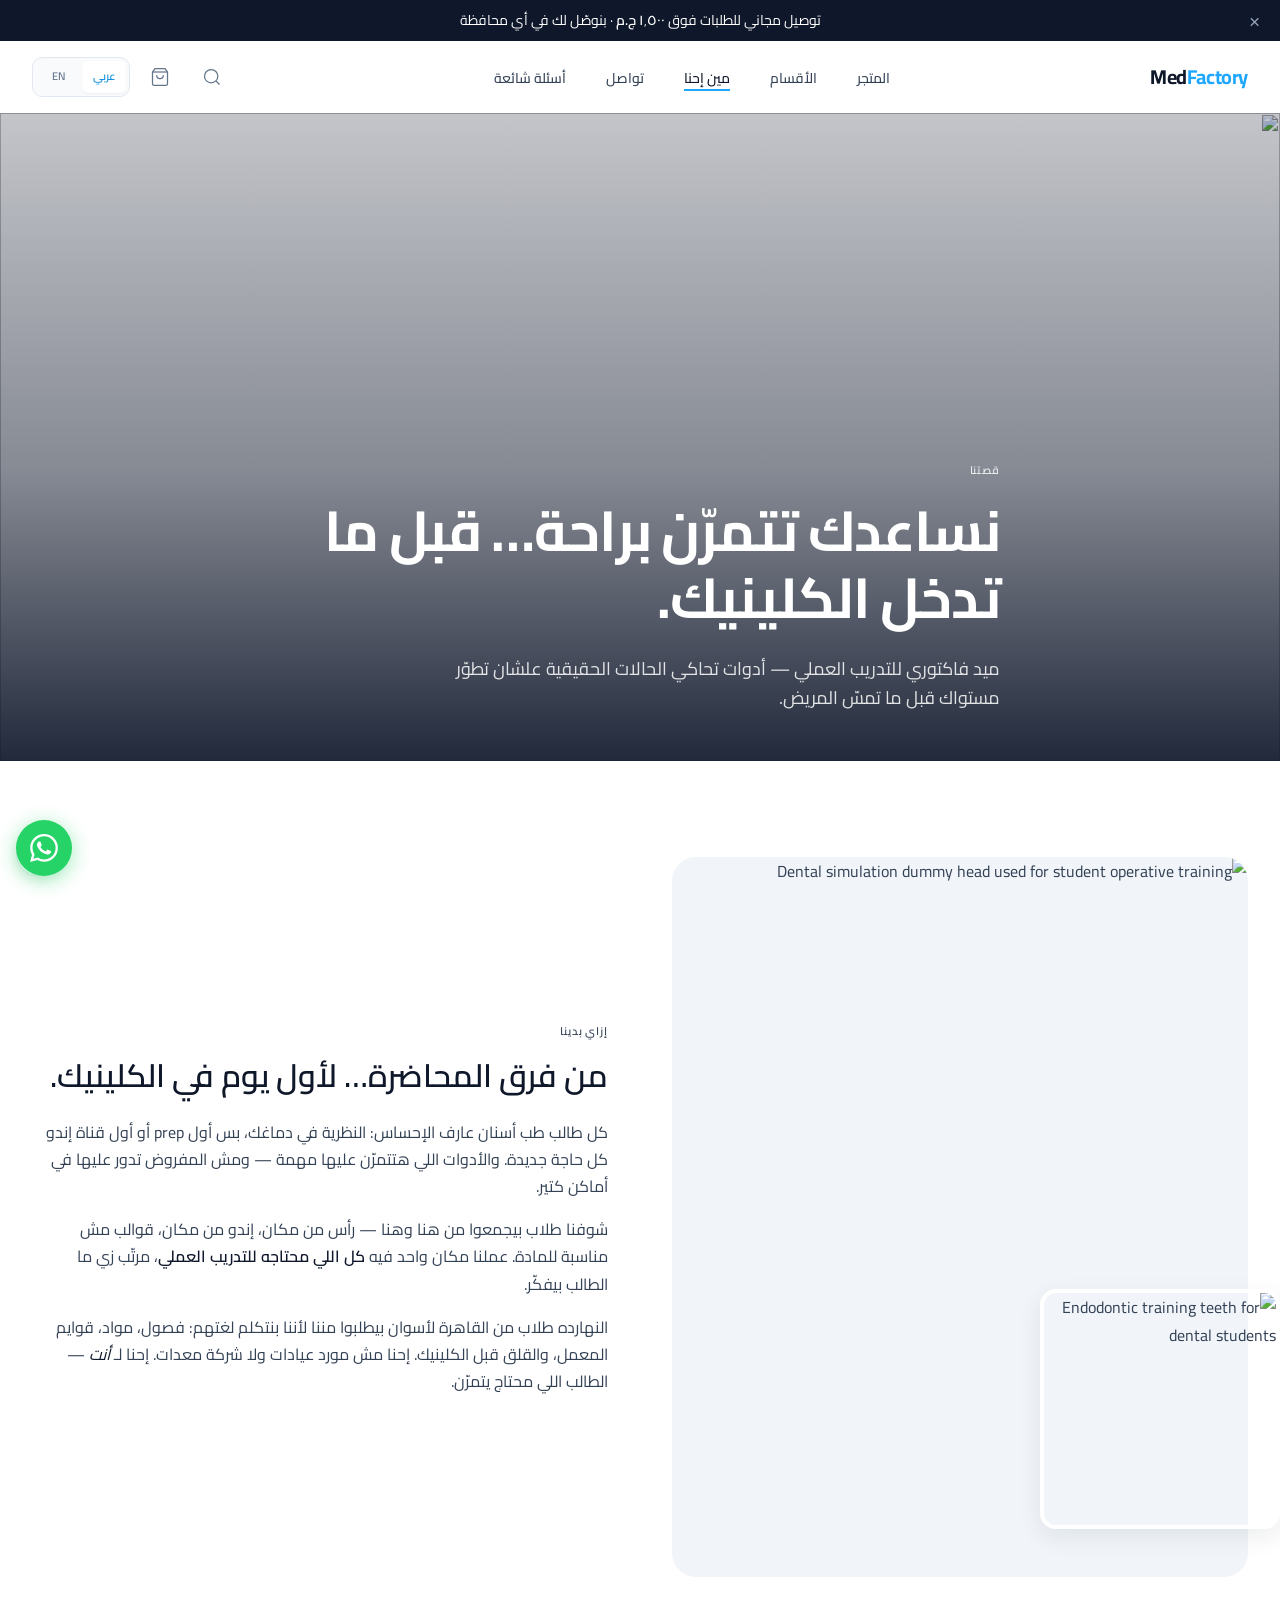
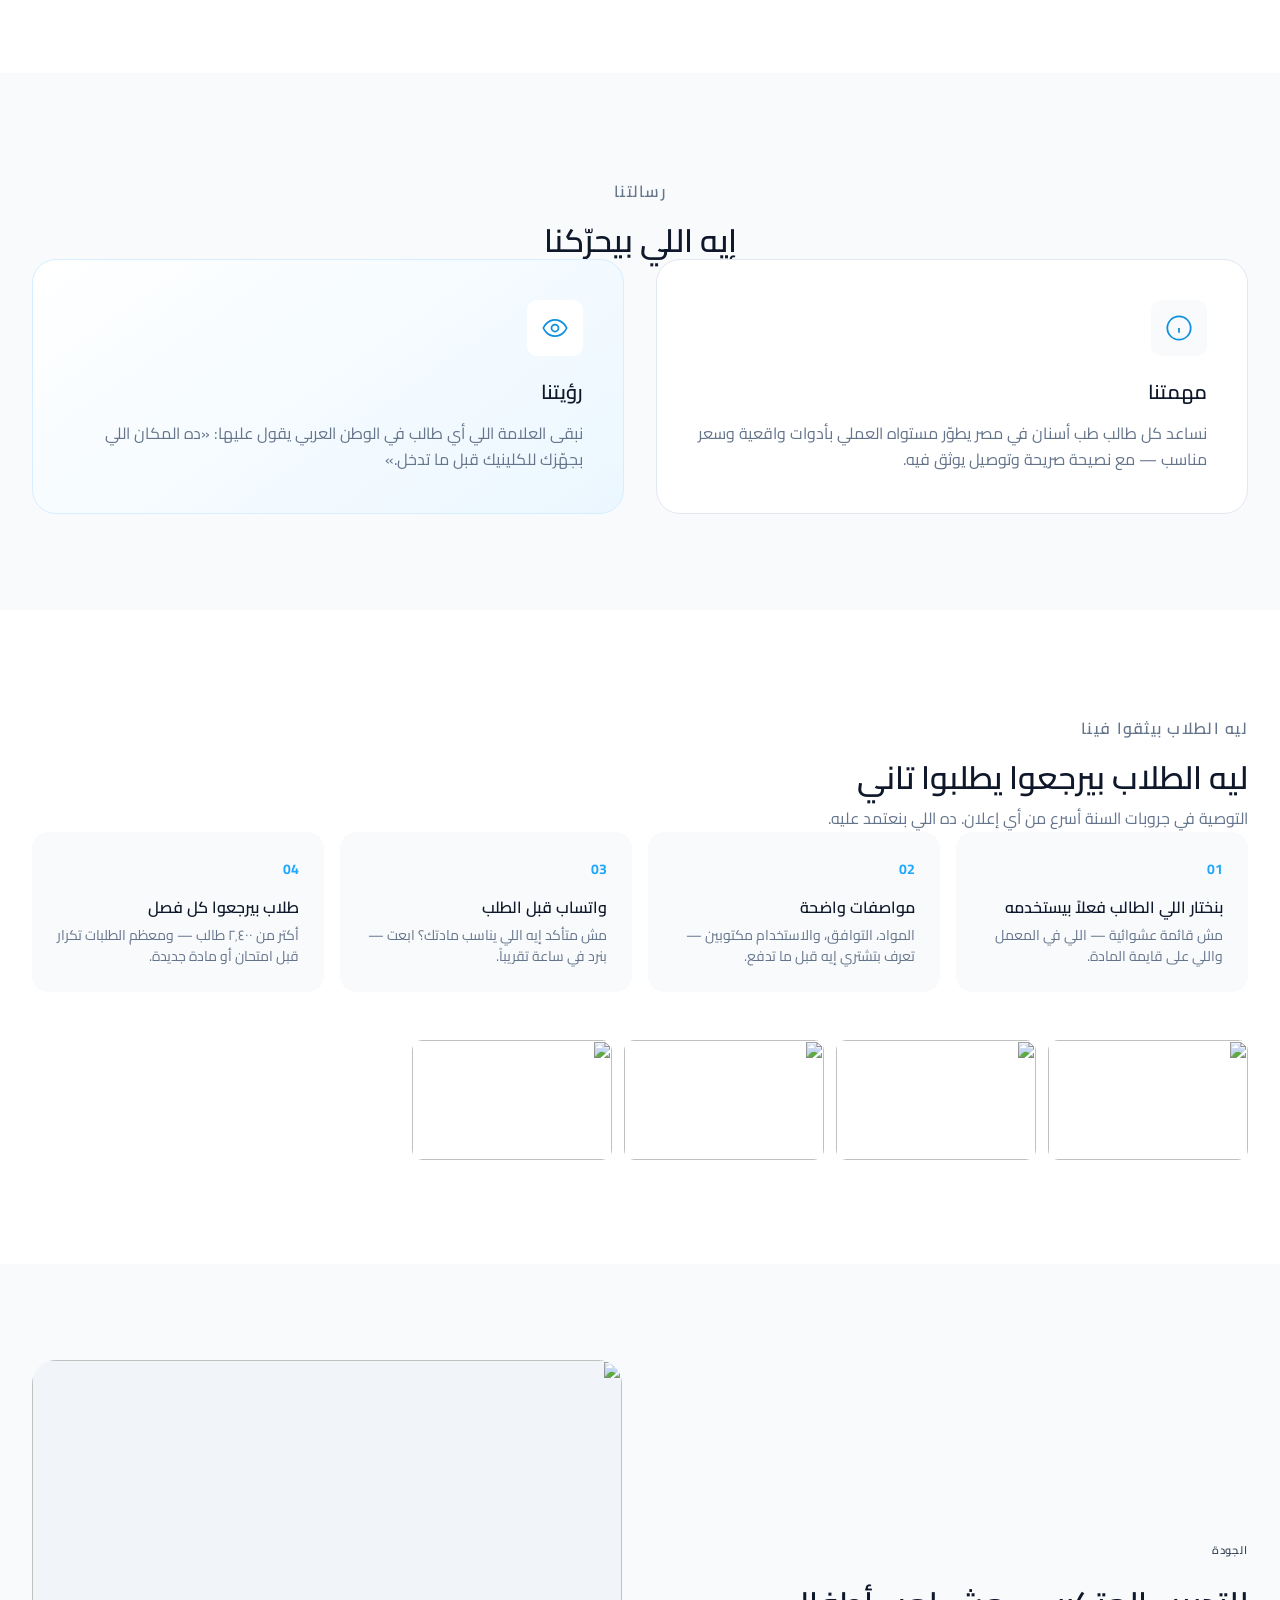
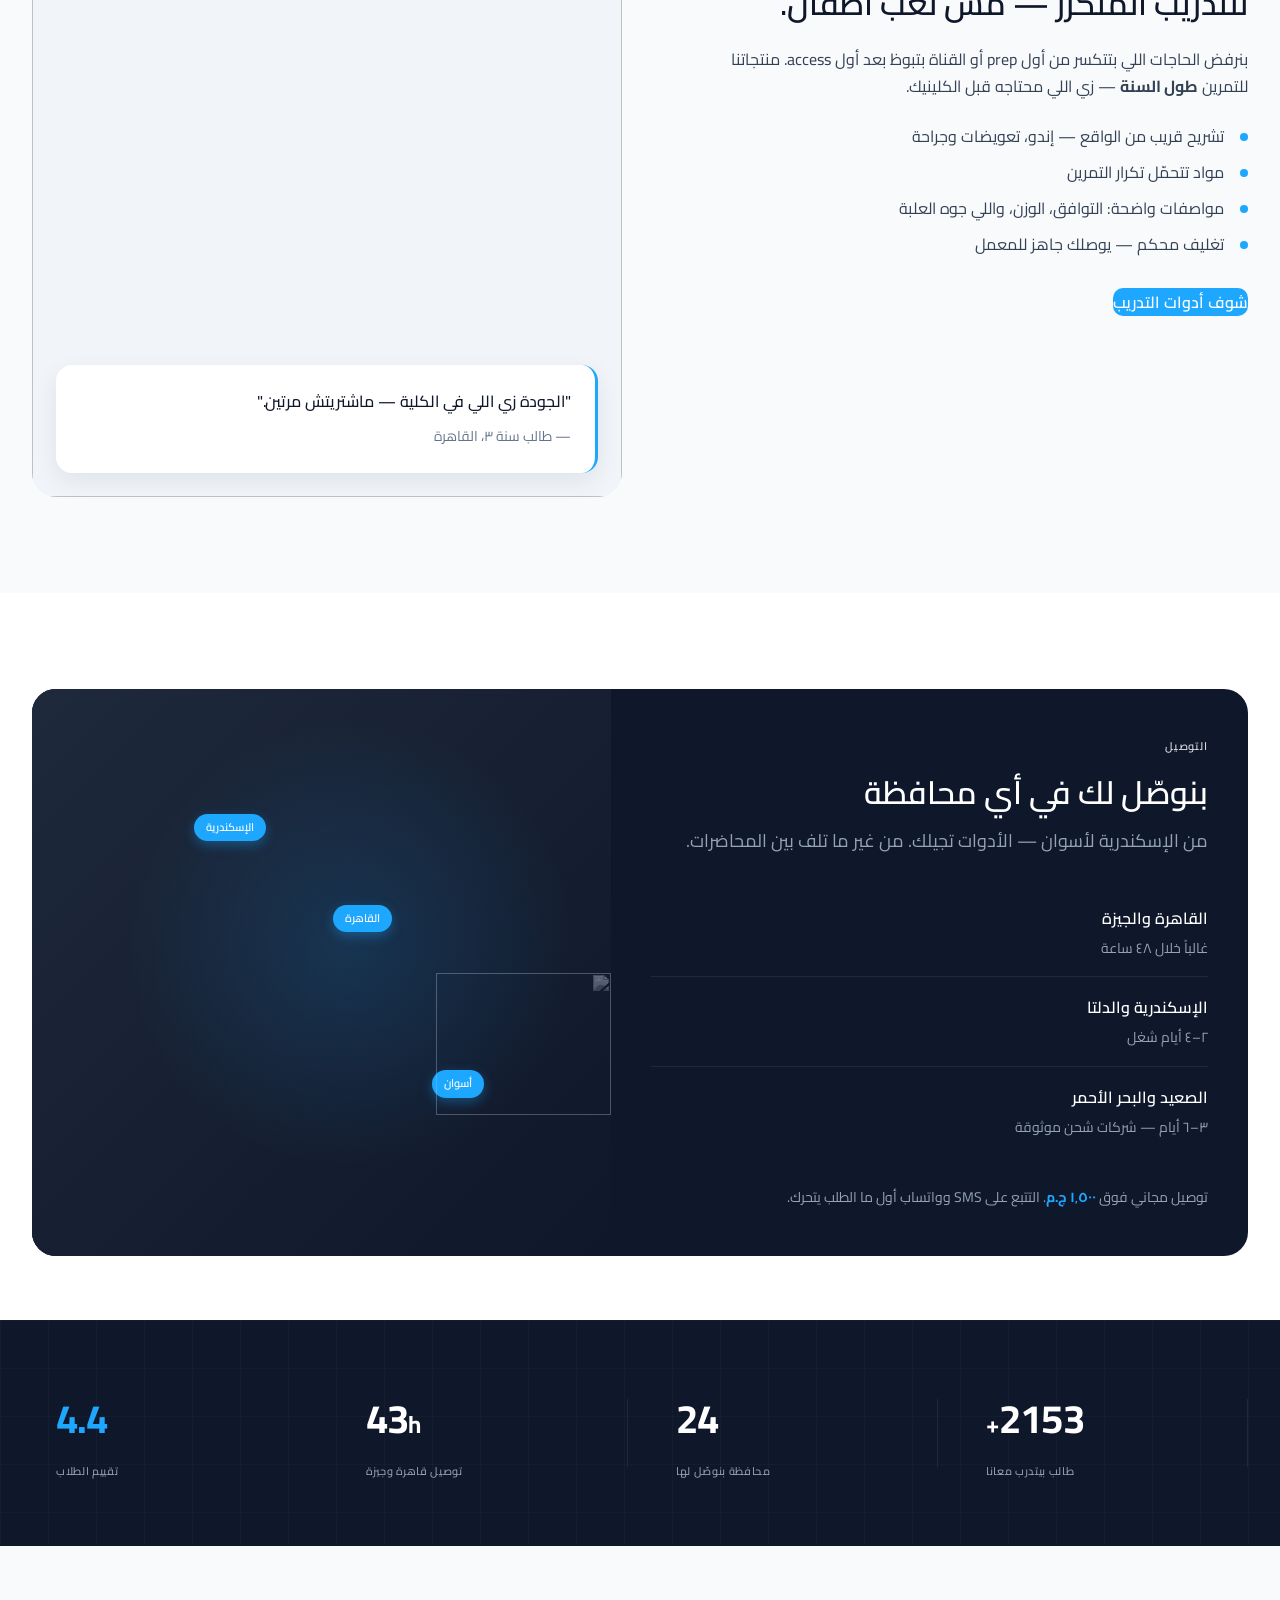
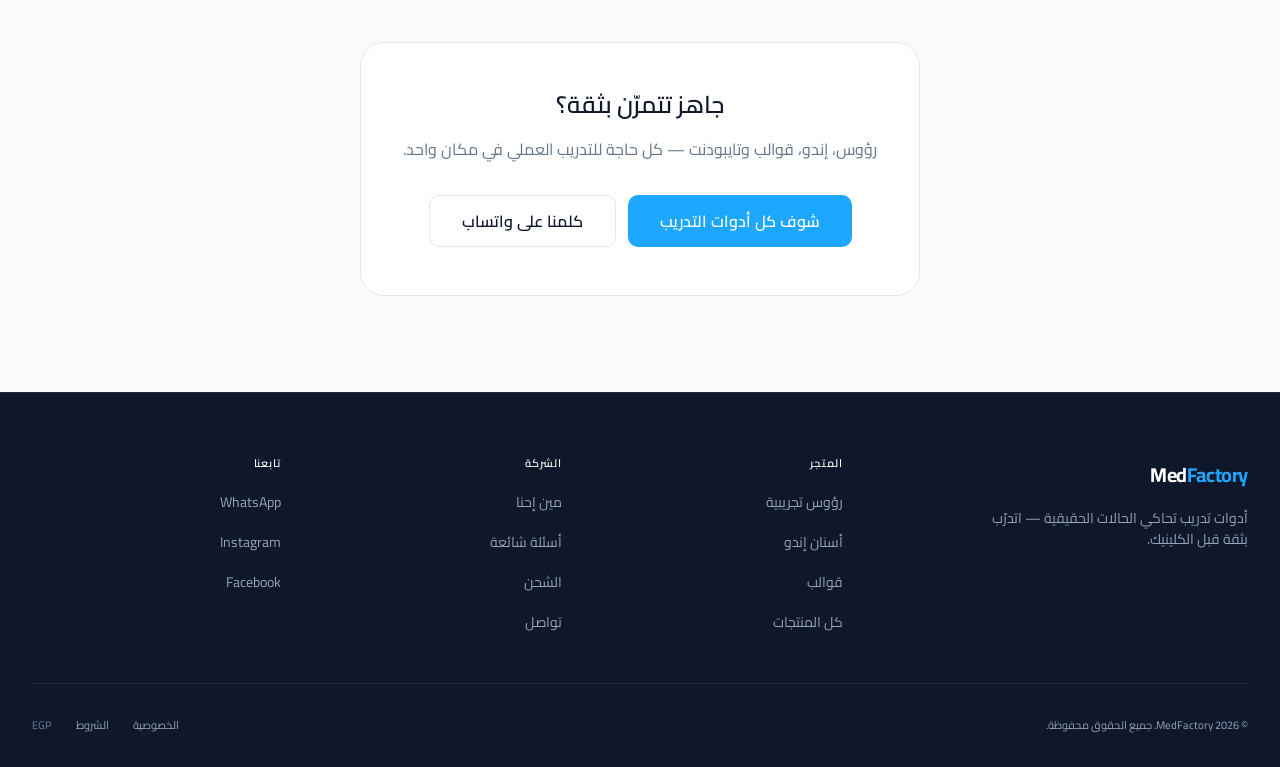
==== about.html @ e93670f6 "Add files via upload" ====
<!DOCTYPE html>
<html lang="en">
<head>
  <meta charset="UTF-8">
  <meta name="viewport" content="width=device-width, initial-scale=1.0">
  <meta name="description" content="About MedFactory — We help dental students in Egypt build practical skills through realistic training products. Our story, mission, and commitment to quality.">
  <meta name="keywords" content="MedFactory, dental students Egypt, dental training models, simulation, about us">
  <meta name="author" content="MedFactory">
  <meta name="theme-color" content="#0F172A">
  <meta property="og:title" content="About MedFactory — Dental Training for Students">
  <meta property="og:description" content="Realistic simulation models that help dental students practice with confidence before clinical work.">
  <meta property="og:type" content="website">
  <title>About Us — MedFactory</title>
  <link rel="canonical" href="https://medfactory.eg/about">
  <link rel="preconnect" href="https://fonts.googleapis.com">
  <link rel="preconnect" href="https://fonts.gstatic.com" crossorigin>
  <link href="https://fonts.googleapis.com/css2?family=Inter:wght@400;500;600;700&family=Cairo:wght@400;600;700&display=swap" rel="stylesheet">
  <link rel="stylesheet" href="style.css">
</head>
<body class="header-solid page-about" data-i18n-title="meta.title.about" data-i18n-desc="meta.desc.about">
  <a href="#main" class="skip-link" data-i18n="skip">Skip to main content</a>

  <div class="announcement" role="region" data-i18n-aria="announcement.region">
    <p data-i18n="announcement">Free delivery on training orders over <strong>EGP 1,500</strong> · Ships to students nationwide</p>
    <button class="announcement__close" type="button" data-i18n-aria="announcement.dismiss">&times;</button>
  </div>
  <header class="header is-scrolled" id="header">
    <div class="container header__inner">
      <a href="index.html" class="logo" data-i18n-aria="nav.home">
        <span class="logo__med">Med</span><span class="logo__factory">Factory</span>
      </a>
      <nav class="nav" id="nav" data-i18n-aria="nav.main">
        <ul class="nav__list">
          <li><a href="products.html" data-i18n="nav.shop">Shop</a></li>
          <li><a href="products.html" data-i18n="nav.categories">Categories</a></li>
          <li><a href="about.html" aria-current="page" data-i18n="nav.about">About</a></li>
          <li><a href="contact.html" data-i18n="nav.contact">Contact</a></li>
          <li><a href="contact.html#faq" data-i18n="nav.faq">FAQ</a></li>
        </ul>
      </nav>
      <div class="header__actions">
        <button class="icon-btn" type="button" data-search-open data-i18n-aria="nav.search">
          <svg width="20" height="20" viewBox="0 0 24 24" fill="none" stroke="currentColor" stroke-width="1.5" aria-hidden="true"><circle cx="11" cy="11" r="8"/><path d="m21 21-4.35-4.35"/></svg>
        </button>
        <button class="icon-btn cart-btn" type="button" aria-label="Cart, 0 items">
          <svg width="20" height="20" viewBox="0 0 24 24" fill="none" stroke="currentColor" stroke-width="1.5" aria-hidden="true"><path d="M6 2 3 6v14a2 2 0 0 0 2 2h14a2 2 0 0 0 2-2V6l-3-4Z"/><path d="M3 6h18"/><path d="M16 10a4 4 0 0 1-8 0"/></svg>
          <span class="cart-btn__count" aria-hidden="true">0</span>
        </button>
        <div class="lang-switch" role="group" data-i18n-aria="lang.label">
          <button type="button" class="lang-switch__btn" data-lang="ar" aria-pressed="false">عربي</button>
          <button type="button" class="lang-switch__btn" data-lang="en" aria-pressed="false">EN</button>
        </div>
        <button class="menu-toggle" type="button" aria-expanded="false" aria-controls="nav" data-i18n-aria="nav.menu.open">          <span></span><span></span>
        </button>
      </div>
    </div>
  </header>

  <main id="main">
    <!-- Hero -->
    <section class="about-hero" aria-labelledby="about-hero-title">
      <div class="about-hero__media" aria-hidden="true">
        <img src="images/dummy-head-open.jpg" alt="" width="1600" height="900">
        <div class="about-hero__overlay"></div>
      </div>
      <div class="container about-hero__content reveal">
        <p class="overline overline--light" data-i18n="about.hero.overline">Our story</p>
        <h1 id="about-hero-title" data-i18n="about.hero.title">Training products that prepare you for real patients.</h1>
        <p class="about-hero__lead" data-i18n="about.hero.lead">MedFactory helps dental students across Egypt improve practical skills through realistic, faculty-aligned training tools — before the pressure of clinic begins.</p>
      </div>
    </section>

    <!-- Brand Story -->
    <section class="about-story section" id="story" aria-labelledby="story-heading">
      <div class="container about-story__grid">
        <div class="about-story__visual reveal">
          <div class="about-story__image-main">
            <img src="images/dummy-head-open.jpg" alt="Dental simulation dummy head used for student operative training" width="600" height="750" loading="lazy">
          </div>
          <div class="about-story__image-accent">
            <img src="images/endo-teeth-red-roots.jpg" alt="Endodontic training teeth for dental students" width="280" height="280" loading="lazy">
          </div>
        </div>
        <div class="about-story__copy reveal reveal--delay">
          <p class="overline" data-i18n="about.story.overline">Brand story</p>
          <h2 id="story-heading" data-i18n="about.story.title">Born from the gap between lectures and clinical confidence.</h2>
          <p data-i18n="about.story.p1">Every dental student knows the feeling: you understand the theory, but the first time you prep a tooth or negotiate a canal, everything feels new. The training models matter. And finding the right simulation products shouldn't be another stress.</p>
          <p data-i18n-html="about.story.p2">MedFactory started when we saw students juggling orders — a dummy head from one place, endo teeth from another, casts that didn't match their module needs. We built one destination for <strong>everything practical training requires</strong>, curated for how dental students actually learn.</p>
          <p data-i18n-html="about.story.p3">Today, students from Cairo to Aswan order from MedFactory because we speak their language: semesters, modules, practice lists, and the quiet anxiety before clinical years. We're not a clinic supplier or equipment company. We're built for <em>you</em> — the student who needs to practice.</p>
        </div>      </div>
    </section>

    <!-- Mission & Vision -->
    <section class="about-mv section" aria-labelledby="mv-heading">
      <div class="container">
        <header class="section-header section-header--center reveal">
          <p class="overline" data-i18n="about.mv.overline">Purpose</p>
          <h2 id="mv-heading" data-i18n="about.mv.title">What drives us forward</h2>
        </header>
        <div class="about-mv__grid">
          <article class="about-mv-card reveal">
            <div class="about-mv-card__icon" aria-hidden="true">
              <svg width="28" height="28" viewBox="0 0 24 24" fill="none" stroke="currentColor" stroke-width="1.5"><circle cx="12" cy="12" r="10"/><path d="M12 16v-4M12 8h.01"/></svg>
            </div>
            <h3 data-i18n="about.mv.mission.title">Mission</h3>
            <p data-i18n="about.mv.mission.body">To help every dental student in Egypt build confident clinical skills through realistic, accessible simulation models — supported by honest guidance and reliable delivery.</p>
          </article>
          <article class="about-mv-card about-mv-card--accent reveal reveal--delay">
            <div class="about-mv-card__icon" aria-hidden="true">
              <svg width="28" height="28" viewBox="0 0 24 24" fill="none" stroke="currentColor" stroke-width="1.5"><path d="M2 12s3-7 10-7 10 7 10 7-3 7-10 7-10-7-10-7Z"/><circle cx="12" cy="12" r="3"/></svg>
            </div>
            <h3 data-i18n="about.mv.vision.title">Vision</h3>
            <p data-i18n="about.mv.vision.body">To become the most trusted dental training brand for students across the Arab world — where quality simulation models and student-first support set the standard for pre-clinical excellence.</p>
          </article>
        </div>      </div>
    </section>

    <!-- Why Students Trust Us -->
    <section class="about-trust section" id="trust" aria-labelledby="trust-heading">
      <div class="container">
        <header class="section-header reveal">
          <p class="overline" data-i18n="about.trust.overline">Trust</p>
          <h2 id="trust-heading" data-i18n="about.trust.title">Why students trust MedFactory</h2>
          <p data-i18n="about.trust.sub">Peer recommendations spread fast in student group chats. Here's what earns us that trust.</p>
        </header>
        <div class="about-trust__grid">
          <article class="about-trust-card reveal">
            <span class="about-trust-card__num" aria-hidden="true">01</span>
            <h3 data-i18n="about.trust.1.title">Student-focused curation</h3>
            <p data-i18n="about.trust.1.body">We stock what dental students actually use for simulation practice — not random catalog filler.</p>
          </article>
          <article class="about-trust-card reveal reveal--delay">
            <span class="about-trust-card__num" aria-hidden="true">02</span>
            <h3 data-i18n="about.trust.2.title">Clear model specifications</h3>
            <p data-i18n="about.trust.2.body">Every product lists materials, compatibility, and practice use cases — so you know before you spend.</p>
          </article>
          <article class="about-trust-card reveal reveal--delay-2">
            <span class="about-trust-card__num" aria-hidden="true">03</span>
            <h3 data-i18n="about.trust.3.title">WhatsApp before you buy</h3>
            <p data-i18n="about.trust.3.body">Not sure which training model fits your module? Message us. Real answers, typically within an hour.</p>
          </article>
          <article class="about-trust-card reveal reveal--delay-3">
            <span class="about-trust-card__num" aria-hidden="true">04</span>
            <h3 data-i18n="about.trust.4.title">Students who come back</h3>
            <p data-i18n="about.trust.4.body">2,400+ students supplied. Most orders are repeats — reordering before the next semester.</p>
          </article>
        </div>        <div class="about-trust__strip reveal">
          <img src="images/typodont-flatlay.jpg" alt="" width="200" height="120" loading="lazy">
          <img src="images/dental-casts-kit.jpg" alt="" width="200" height="120" loading="lazy">
          <img src="images/dummy-head-open.jpg" alt="" width="200" height="120" loading="lazy">
          <img src="images/endo-teeth-red-roots.jpg" alt="" width="200" height="120" loading="lazy">
        </div>
      </div>
    </section>

    <!-- Product Quality -->
    <section class="about-quality section" id="quality" aria-labelledby="quality-heading">
      <div class="container about-quality__grid">
        <div class="about-quality__copy reveal">
          <p class="overline" data-i18n="about.quality.overline">Model quality</p>
          <h2 id="quality-heading" data-i18n="about.quality.title">Training-grade simulation. Never novelty toys.</h2>
          <p data-i18n-html="about.quality.p1">We reject cheap models that crack after one prep or lose canal anatomy after a single access. MedFactory products are selected for <strong>repeated student practice</strong> — the standard you need before clinical years.</p>
          <ul class="about-quality__list">
            <li data-i18n="about.quality.l1">Realistic anatomy for endo, prostho, and simulation practice</li>
            <li data-i18n="about.quality.l2">Materials tested for durability under student practice conditions</li>
            <li data-i18n="about.quality.l3">Clear specs — compatibility, weight, and included items</li>
            <li data-i18n="about.quality.l4">Careful packaging so models arrive practice-ready</li>
          </ul>
          <a href="products.html" class="btn btn--primary" data-i18n="about.quality.cta">Explore training models</a>
        </div>
        <div class="about-quality__visual reveal reveal--delay">
          <div class="about-quality__frame">
            <img src="images/dental-casts-kit.jpg" alt="" width="700" height="875" loading="lazy">
          </div>
          <blockquote class="about-quality__quote">
            <p data-i18n="about.quality.quote">"The quality matched our faculty training — I didn't have to buy twice."</p>
            <cite data-i18n="about.quality.quoteCite">— Year 3 student, Cairo University</cite>
          </blockquote>
        </div>      </div>
    </section>

    <!-- Shipping Across Egypt -->
    <section class="about-shipping section" aria-labelledby="shipping-heading">
      <div class="container">
        <div class="about-shipping__card reveal">
          <div class="about-shipping__content">
            <p class="overline overline--light" data-i18n="about.shipping.overline">Nationwide delivery</p>
            <h2 id="shipping-heading" data-i18n="about.shipping.title">Training models delivered across Egypt</h2>
            <p class="about-shipping__lead" data-i18n="about.shipping.lead">From Alexandria to Aswan — your simulation models come to you. No hunting between classes.</p>
            <ul class="about-shipping__timeline">
              <li>
                <strong data-i18n="about.shipping.cairo">Cairo &amp; Giza</strong>
                <span data-i18n="about.shipping.cairoTime">48-hour average delivery</span>
              </li>
              <li>
                <strong data-i18n="about.shipping.delta">Alexandria &amp; Delta</strong>
                <span data-i18n="about.shipping.deltaTime">2–4 business days</span>
              </li>
              <li>
                <strong data-i18n="about.shipping.upper">Upper Egypt &amp; Red Sea</strong>
                <span data-i18n="about.shipping.upperTime">3–6 business days via trusted carriers</span>
              </li>
            </ul>
            <p class="about-shipping__note" data-i18n-html="about.shipping.note">Free delivery on orders over <strong>EGP 1,500</strong>. Tracking shared by SMS and WhatsApp when your order ships.</p>          </div>
          <div class="about-shipping__visual" aria-hidden="true">
            <div class="about-shipping__map">
              <span class="about-shipping__pin about-shipping__pin--1" data-i18n="about.shipping.pin.cairo">Cairo</span>
              <span class="about-shipping__pin about-shipping__pin--2" data-i18n="about.shipping.pin.alex">Alexandria</span>
              <span class="about-shipping__pin about-shipping__pin--3" data-i18n="about.shipping.pin.aswan">Aswan</span>
            </div>
            <img src="images/endo-teeth-bulk.jpg" alt="" width="400" height="300" loading="lazy">
          </div>
        </div>
      </div>
    </section>

    <!-- Stats -->
    <section class="stats" data-i18n-aria="stats.about">
      <div class="container stats__grid">
        <div class="stat reveal">
          <span class="stat__number" data-count="2400">0</span><span class="stat__suffix">+</span>
          <span class="stat__label" data-i18n="about.stats.students">Students training with us</span>
        </div>
        <div class="stat reveal reveal--delay">
          <span class="stat__number" data-count="27">0</span>
          <span class="stat__label" data-i18n="about.stats.govs">Governorates served</span>
        </div>
        <div class="stat reveal reveal--delay-2">
          <span class="stat__number" data-count="48">0</span><span class="stat__suffix">h</span>
          <span class="stat__label" data-i18n="about.stats.delivery">Cairo &amp; Giza delivery</span>
        </div>
        <div class="stat stat--highlight reveal reveal--delay-3">
          <span class="stat__number" data-count="4.9" data-decimal="1">0</span>
          <span class="stat__label" data-i18n="about.stats.rating">Student rating</span>        </div>
      </div>
    </section>

    <!-- CTA -->
    <section class="about-cta section">
      <div class="container">
        <div class="about-cta__inner reveal">
          <h2 data-i18n="about.cta.title">Ready to practice with confidence?</h2>
          <p data-i18n="about.cta.sub">Browse dummy heads, endo teeth, casts, and typodonts — everything for student simulation in one place.</p>
          <div class="about-cta__buttons">
            <a href="products.html" class="btn btn--primary btn--lg" data-i18n="btn.shopAll">Shop all training models</a>
            <a href="https://wa.me/201000000000?text=Hi%20MedFactory%2C%20I%27d%20like%20to%20learn%20more%20about%20your%20products." class="btn btn--ghost btn--lg" target="_blank" rel="noopener noreferrer" data-i18n="btn.whatsapp">Chat on WhatsApp</a>
          </div>        </div>
      </div>
    </section>
  </main>

  <footer class="footer">
    <div class="container">
      <div class="footer__grid">
        <div class="footer__brand">
          <a href="index.html" class="logo logo--light" data-i18n-aria="nav.home">
            <span class="logo__med">Med</span><span class="logo__factory">Factory</span>
          </a>
          <p data-i18n="footer.tagline">Realistic dental training models for students — practice safely before clinical work.</p>
        </div>
        <nav class="footer__col" data-i18n-aria="footer.shopNav">
          <h3 data-i18n="footer.shop">Shop</h3>
          <ul>
            <li><a href="products.html?category=dummy-heads" data-i18n="products.filter.dummy">Dummy Heads</a></li>
            <li><a href="products.html?category=endo-teeth" data-i18n="products.filter.endo">Endo Teeth</a></li>
            <li><a href="products.html?category=dental-casts" data-i18n="products.filter.casts">Dental Casts</a></li>
            <li><a href="products.html" data-i18n="products.filter.all">All models</a></li>
          </ul>
        </nav>
        <nav class="footer__col" data-i18n-aria="footer.companyNav">
          <h3 data-i18n="footer.company">Company</h3>
          <ul>
            <li><a href="about.html" data-i18n="nav.about">About</a></li>
            <li><a href="contact.html#faq" data-i18n="nav.faq">FAQ</a></li>
            <li><a href="contact.html#location" data-i18n="footer.shipping">Shipping</a></li>
            <li><a href="contact.html" data-i18n="nav.contact">Contact</a></li>
          </ul>
        </nav>
        <nav class="footer__col" data-i18n-aria="footer.connectNav">
          <h3 data-i18n="footer.connect">Connect</h3>
          <ul>
            <li><a href="https://wa.me/201000000000" target="_blank" rel="noopener noreferrer">WhatsApp</a></li>
            <li><a href="#">Instagram</a></li>
            <li><a href="#">Facebook</a></li>
          </ul>
        </nav>
      </div>
      <div class="footer__bottom">
        <p>&copy; 2026 MedFactory. <span data-i18n="footer.rights">All rights reserved.</span></p>
        <div class="footer__legal">
          <a href="#" data-i18n="footer.privacy">Privacy</a>
          <a href="#" data-i18n="footer.terms">Terms</a>
          <span class="footer__currency" data-i18n-aria="footer.currency">EGP</span>
        </div>
      </div>    </div>
  </footer>

  <div class="toast" id="toast" role="status" aria-live="polite" aria-atomic="true" hidden>
    <span id="toast-message">Added to cart</span>
  </div>

  <script src="i18n.js"></script>
  <script src="theme.js"></script>
  <script src="common.js"></script>
  <script src="about.js"></script>
</body>
</html>
---- style.css ----
/* ==========================================================================
   MedFactory — Design System Tokens
   ========================================================================== */

:root {
  --primary-50: #ebf7ff;
  --primary-100: #d6eeff;
  --primary-500: #1ea7ff;
  --primary-600: #0d8fe0;
  --primary-700: #0b7bc4;

  --dark-900: #0f172a;
  --dark-800: #1e293b;
  --dark-700: #334155;
  --dark-500: #64748b;
  --dark-300: #94a3b8;
  --dark-100: #e2e8f0;

  --bg: #ffffff;
  --surface: #f8fafc;
  --surface-img: #f1f5f9;

  --font-sans: "Inter", system-ui, -apple-system, sans-serif;
  --font-ar: "Cairo", var(--font-sans);

  --text-xs: 0.6875rem;
  --text-sm: 0.875rem;
  --text-base: 1rem;
  --text-lg: 1.125rem;
  --text-xl: 1.25rem;
  --text-2xl: 1.5rem;
  --text-3xl: 2rem;
  --text-4xl: 2.5rem;
  --text-5xl: 3.5rem;

  --space-1: 0.25rem;
  --space-2: 0.5rem;
  --space-3: 0.75rem;
  --space-4: 1rem;
  --space-5: 1.25rem;
  --space-6: 1.5rem;
  --space-8: 2rem;
  --space-10: 2.5rem;
  --space-12: 3rem;
  --space-16: 4rem;
  --space-20: 5rem;
  --space-24: 6rem;

  --radius-sm: 6px;
  --radius-md: 10px;
  --radius-lg: 16px;
  --radius-xl: 24px;

  --shadow-sm: 0 1px 2px rgba(15, 23, 42, 0.05);
  --shadow-md: 0 4px 12px rgba(15, 23, 42, 0.06);
  --shadow-lg: 0 8px 24px rgba(15, 23, 42, 0.08);
  --shadow-focus: 0 0 0 3px rgba(30, 167, 255, 0.35);

  --header-height: 72px;
  --announcement-height: 40px;
  --container-max: 1280px;
  --ease-out: cubic-bezier(0.16, 1, 0.3, 1);
  --ease-in-out: cubic-bezier(0.4, 0, 0.2, 1);
  --duration-fast: 120ms;
  --duration-normal: 200ms;
  --duration-slow: 320ms;
}

/* ==========================================================================
   Reset & Base (Mobile First)
   ========================================================================== */

*,
*::before,
*::after {
  box-sizing: border-box;
  margin: 0;
  padding: 0;
}

html {
  scroll-behavior: smooth;
  -webkit-text-size-adjust: 100%;
}

@media (prefers-reduced-motion: reduce) {
  html {
    scroll-behavior: auto;
  }

  *,
  *::before,
  *::after {
    animation-duration: 0.01ms !important;
    animation-iteration-count: 1 !important;
    transition-duration: 0.01ms !important;
  }
}

body {
  font-family: var(--font-sans);
  font-size: var(--text-base);
  line-height: 1.6;
  color: var(--dark-700);
  background: var(--bg);
  -webkit-font-smoothing: antialiased;
  overflow-x: hidden;
}

body.is-rtl {
  font-family: var(--font-ar);
  line-height: 1.75;
}

body.has-mobile-dock {
  padding-bottom: calc(64px + env(safe-area-inset-bottom));
}

@media (min-width: 1024px) {
  body.has-mobile-dock {
    padding-bottom: 0;
  }
}

img {
  max-width: 100%;
  height: auto;
  display: block;
}

a {
  color: inherit;
  text-decoration: none;
}

button {
  font: inherit;
  cursor: pointer;
  border: none;
  background: none;
}

ul {
  list-style: none;
}

.visually-hidden {
  position: absolute;
  width: 1px;
  height: 1px;
  padding: 0;
  margin: -1px;
  overflow: hidden;
  clip: rect(0, 0, 0, 0);
  white-space: nowrap;
  border: 0;
}

.skip-link {
  position: absolute;
  top: -100%;
  left: var(--space-4);
  z-index: 9999;
  padding: var(--space-3) var(--space-4);
  background: var(--dark-900);
  color: var(--bg);
  border-radius: var(--radius-md);
  font-weight: 600;
}

.skip-link:focus {
  top: var(--space-4);
}

.container {
  width: 100%;
  max-width: var(--container-max);
  margin-inline: auto;
  padding-inline: var(--space-4);
}

@media (min-width: 640px) {
  .container {
    padding-inline: var(--space-6);
  }
}

@media (min-width: 1024px) {
  .container {
    padding-inline: var(--space-8);
  }
}

/* ==========================================================================
   Typography
   ========================================================================== */

.overline {
  font-size: var(--text-xs);
  font-weight: 600;
  letter-spacing: 0.08em;
  text-transform: uppercase;
  color: var(--primary-600);
  margin-bottom: var(--space-4);
}

h1,
h2,
h3 {
  color: var(--dark-900);
  font-weight: 600;
  line-height: 1.2;
}

h1 {
  font-size: clamp(1.875rem, 4vw + 1rem, 3.5rem);
  font-weight: 700;
  letter-spacing: -0.02em;
}

h2 {
  font-size: clamp(1.375rem, 2vw + 0.75rem, 2rem);
}

h3 {
  font-size: var(--text-lg);
}

@media (min-width: 768px) {
  h1 {
    font-size: clamp(2rem, 3vw + 1rem, 3.5rem);
  }

  h2 {
    font-size: clamp(1.5rem, 1.5vw + 1rem, 2rem);
  }
}

@media (min-width: 1024px) {
  h1 {
    font-size: clamp(2.25rem, 2.5vw + 1rem, 3.5rem);
  }
}

.section-header p {
  color: var(--dark-500);
  margin-top: var(--space-2);
  font-size: var(--text-base);
}

.section-header--center {
  text-align: center;
  max-width: 36rem;
  margin-inline: auto;
}

.section-header--row {
  display: flex;
  flex-direction: column;
  gap: var(--space-4);
  margin-bottom: var(--space-10);
}

@media (min-width: 768px) {
  .section-header--row {
    flex-direction: row;
    align-items: flex-end;
    justify-content: space-between;
  }
}

.link-arrow {
  font-size: var(--text-sm);
  font-weight: 500;
  color: var(--primary-600);
  white-space: nowrap;
  transition: color var(--duration-fast) var(--ease-out);
}

.link-arrow:hover {
  color: var(--primary-700);
}

.link-arrow::after {
  content: " →";
}

/* ==========================================================================
   Buttons
   ========================================================================== */

.btn {
  display: inline-flex;
  align-items: center;
  justify-content: center;
  gap: var(--space-2);
  font-weight: 600;
  border-radius: var(--radius-md);
  transition:
    background var(--duration-fast) var(--ease-out),
    color var(--duration-fast) var(--ease-out),
    border-color var(--duration-fast) var(--ease-out),
    transform var(--duration-fast) var(--ease-out),
    box-shadow var(--duration-fast) var(--ease-out);
}

.btn:focus-visible {
  outline: none;
  box-shadow: var(--shadow-focus);
}

.btn--primary {
  background: var(--primary-500);
  color: var(--bg);
}

.btn--primary:hover {
  background: var(--primary-600);
}

.btn--primary:active {
  background: var(--primary-700);
  transform: scale(0.98);
}

.btn--ghost {
  border: 1.5px solid var(--dark-100);
  color: var(--dark-900);
  background: transparent;
}

.btn--ghost:hover {
  background: var(--surface);
  border-color: var(--dark-300);
}

.btn--outline-light {
  border: 1.5px solid rgba(255, 255, 255, 0.4);
  color: var(--bg);
  background: transparent;
}

.btn--outline-light:hover {
  background: rgba(255, 255, 255, 0.1);
  border-color: rgba(255, 255, 255, 0.7);
}

.btn--lg {
  min-height: 48px;
  padding: 0 var(--space-6);
  font-size: var(--text-base);
}

@media (min-width: 768px) {
  .btn--lg {
    min-height: 52px;
    padding: 0 var(--space-8);
  }
}

/* ==========================================================================
   Announcement
   ========================================================================== */

.announcement {
  position: relative;
  display: flex;
  align-items: center;
  justify-content: center;
  min-height: var(--announcement-height);
  padding: var(--space-2) var(--space-10);
  background: var(--dark-900);
  color: var(--bg);
  font-size: var(--text-sm);
  text-align: center;
}

.announcement.is-hidden {
  display: none;
}

.announcement strong {
  font-weight: 600;
}

.announcement__close {
  position: absolute;
  right: var(--space-4);
  color: var(--dark-300);
  font-size: 1.25rem;
  line-height: 1;
  padding: var(--space-1);
  transition: color var(--duration-fast);
}

.announcement__close:hover {
  color: var(--bg);
}

/* ==========================================================================
   Header
   ========================================================================== */

.header {
  position: sticky;
  top: 0;
  z-index: 200;
  height: var(--header-height);
  display: flex;
  align-items: center;
  background: transparent;
  transition:
    background var(--duration-normal) var(--ease-out),
    box-shadow var(--duration-normal) var(--ease-out),
    height var(--duration-normal) var(--ease-out);
}

.header.is-scrolled {
  height: 64px;
  background: rgba(255, 255, 255, 0.85);
  backdrop-filter: blur(12px);
  -webkit-backdrop-filter: blur(12px);
  box-shadow: 0 1px 0 rgba(15, 23, 42, 0.04);
}

.header__inner {
  display: flex;
  align-items: center;
  justify-content: space-between;
  gap: var(--space-4);
}

.logo {
  font-size: 1.25rem;
  font-weight: 700;
  letter-spacing: -0.02em;
  flex-shrink: 0;
}

.logo__med {
  color: var(--dark-900);
}

.logo__factory {
  color: var(--primary-500);
}

.logo--light .logo__med {
  color: var(--bg);
}

.nav {
  display: none;
}

@media (min-width: 1024px) {
  .nav {
    display: block;
  }

  .nav__list {
    display: flex;
    gap: var(--space-10);
  }

  .nav__list a {
    font-size: var(--text-sm);
    font-weight: 500;
    color: var(--dark-700);
    transition: color var(--duration-fast);
  }

  .nav__list a:hover {
    color: var(--dark-900);
  }
}

.header__actions {
  display: flex;
  align-items: center;
  gap: var(--space-2);
}

.icon-btn {
  display: flex;
  align-items: center;
  justify-content: center;
  width: 44px;
  height: 44px;
  color: var(--dark-500);
  border-radius: var(--radius-md);
  transition: color var(--duration-fast), background var(--duration-fast);
}

.icon-btn:hover {
  color: var(--dark-900);
  background: var(--surface);
}

.cart-btn {
  position: relative;
}

.cart-btn__count {
  position: absolute;
  top: 6px;
  right: 6px;
  min-width: 16px;
  height: 16px;
  padding: 0 4px;
  font-size: 10px;
  font-weight: 700;
  line-height: 16px;
  text-align: center;
  background: var(--primary-500);
  color: var(--bg);
  border-radius: 999px;
  opacity: 0;
  transform: scale(0);
  transition:
    opacity var(--duration-normal) var(--ease-out),
    transform var(--duration-normal) var(--ease-out);
}

.cart-btn.has-items .cart-btn__count {
  opacity: 1;
  transform: scale(1);
}

.menu-toggle {
  display: flex;
  flex-direction: column;
  justify-content: center;
  gap: 5px;
  width: 44px;
  height: 44px;
  padding: 10px;
}

.menu-toggle span {
  display: block;
  height: 1.5px;
  background: var(--dark-900);
  border-radius: 1px;
  transition:
    transform var(--duration-normal) var(--ease-out),
    opacity var(--duration-normal);
}

.menu-toggle[aria-expanded="true"] span:first-child {
  transform: translateY(6.5px) rotate(45deg);
}

.menu-toggle[aria-expanded="true"] span:last-child {
  transform: translateY(-6.5px) rotate(-45deg);
}

@media (min-width: 1024px) {
  .menu-toggle {
    display: none;
  }
}

/* Mobile nav drawer */
@media (max-width: 1023px) {
  .nav.is-open {
    display: block;
    position: fixed;
    inset: 0;
    top: calc(var(--header-height) + var(--announcement-height, 0px));
    z-index: 199;
    background: var(--bg);
    padding: var(--space-8) var(--space-6);
    animation: slideIn var(--duration-slow) var(--ease-out);
  }

  .announcement.is-hidden ~ .header .nav.is-open,
  .header .nav.is-open {
    top: var(--header-height);
  }

  .nav.is-open .nav__list {
    display: flex;
    flex-direction: column;
    gap: 0;
  }

  .nav.is-open .nav__list a {
    display: block;
    padding: var(--space-4) 0;
    font-size: var(--text-lg);
    font-weight: 500;
    color: var(--dark-900);
    border-bottom: 1px solid var(--dark-100);
  }
}

@keyframes slideIn {
  from {
    opacity: 0;
    transform: translateY(-8px);
  }
  to {
    opacity: 1;
    transform: translateY(0);
  }
}

/* ==========================================================================
   Sections
   ========================================================================== */

.section {
  padding-block: var(--space-16);
}

@media (min-width: 1024px) {
  .section {
    padding-block: var(--space-24);
  }
}

/* ==========================================================================
   Hero
   ========================================================================== */

.hero {
  padding-block: var(--space-10) var(--space-16);
  background: var(--bg);
  overflow: hidden;
}

@media (min-width: 1024px) {
  .hero {
    min-height: calc(85vh - var(--header-height));
    max-height: 920px;
    display: flex;
    align-items: center;
    padding-block: var(--space-12);
  }
}

.hero__grid {
  display: flex;
  flex-direction: column;
  gap: var(--space-10);
}

@media (min-width: 1024px) {
  .hero__grid {
    display: grid;
    grid-template-columns: 1fr 1.15fr;
    gap: var(--space-12);
    align-items: center;
  }
}

.hero__content {
  order: 2;
}

@media (min-width: 1024px) {
  .hero__content {
    order: 0;
  }
}

.hero__sub {
  margin-top: var(--space-4);
  font-size: var(--text-lg);
  color: var(--dark-500);
  max-width: 26rem;
}

.hero__ctas {
  display: flex;
  flex-direction: column;
  gap: var(--space-3);
  margin-top: var(--space-8);
}

@media (min-width: 480px) {
  .hero__ctas {
    flex-direction: row;
    flex-wrap: wrap;
  }
}

.hero__trust {
  display: flex;
  flex-wrap: wrap;
  gap: var(--space-4) var(--space-6);
  margin-top: var(--space-8);
}

.hero__trust li {
  display: flex;
  align-items: center;
  gap: var(--space-2);
  font-size: var(--text-sm);
  color: var(--dark-500);
}

.hero__trust svg {
  color: var(--primary-500);
  flex-shrink: 0;
}

.hero__visual {
  order: 1;
}

@media (min-width: 1024px) {
  .hero__visual {
    order: 0;
  }
}

.hero__image-wrap {
  position: relative;
  background: var(--surface-img);
  border-radius: var(--radius-xl);
  overflow: hidden;
  aspect-ratio: 4 / 5;
  max-height: 65vh;
}

@media (min-width: 1024px) {
  .hero__image-wrap {
    max-height: none;
    aspect-ratio: auto;
    min-height: 520px;
  }
}

.hero__image-wrap::after {
  content: "";
  position: absolute;
  bottom: 0;
  left: 10%;
  right: 10%;
  height: 24px;
  background: radial-gradient(ellipse at center, rgba(15, 23, 42, 0.08) 0%, transparent 70%);
  pointer-events: none;
}

.hero__image-wrap img {
  width: 100%;
  height: 100%;
  object-fit: cover;
  object-position: center top;
}

/* ==========================================================================
   Categories
   ========================================================================== */

.categories {
  background: var(--surface);
}

.categories .section-header {
  margin-bottom: var(--space-10);
}

.categories__grid {
  display: flex;
  gap: var(--space-4);
  overflow-x: auto;
  scroll-snap-type: x mandatory;
  -webkit-overflow-scrolling: touch;
  padding-bottom: var(--space-4);
  scrollbar-width: none;
}

.categories__grid::-webkit-scrollbar {
  display: none;
}

.category-card {
  position: relative;
  flex: 0 0 78vw;
  max-width: 320px;
  scroll-snap-align: start;
  border-radius: var(--radius-lg);
  overflow: hidden;
  aspect-ratio: 4 / 5;
}

@media (min-width: 768px) {
  .categories__grid {
    display: grid;
    grid-template-columns: repeat(4, 1fr);
    overflow: visible;
    gap: var(--space-4);
  }

  .category-card {
    flex: none;
    max-width: none;
    width: 100%;
  }

  .category-card--offset {
    transform: translateY(24px);
  }
}

@media (min-width: 1024px) {
  .categories__grid {
    gap: var(--space-4);
  }
}

.category-card img {
  width: 100%;
  height: 100%;
  object-fit: cover;
  transition: transform var(--duration-slow) var(--ease-out);
}

.category-card:hover img {
  transform: scale(1.04);
}

.category-card__overlay {
  position: absolute;
  inset: 0;
  display: flex;
  flex-direction: column;
  justify-content: flex-end;
  padding: var(--space-6);
  background: linear-gradient(to top, rgba(15, 23, 42, 0.65) 0%, transparent 55%);
  color: var(--bg);
  transition: background var(--duration-normal);
}

.category-card:hover .category-card__overlay {
  background: linear-gradient(to top, rgba(15, 23, 42, 0.75) 0%, transparent 55%);
}

.category-card__overlay h3 {
  color: var(--bg);
  font-size: var(--text-xl);
  margin-bottom: var(--space-1);
}

.category-card__overlay span {
  font-size: var(--text-sm);
  opacity: 0.85;
}

/* ==========================================================================
   Products / Best Sellers
   ========================================================================== */

.bestsellers {
  background: var(--bg);
}

.products__grid {
  display: grid;
  grid-template-columns: repeat(2, 1fr);
  gap: var(--space-3);
}

@media (min-width: 768px) {
  .products__grid {
    grid-template-columns: repeat(3, 1fr);
    gap: var(--space-6);
  }
}

.product-card {
  display: flex;
  flex-direction: column;
}

.product-card__media {
  position: relative;
  aspect-ratio: 1;
  background: var(--surface-img);
  border-radius: var(--radius-lg);
  overflow: hidden;
}

.product-card__media img {
  width: 100%;
  height: 100%;
  object-fit: cover;
}

.badge {
  position: absolute;
  top: var(--space-3);
  left: var(--space-3);
  z-index: 2;
  padding: var(--space-1) var(--space-3);
  font-size: var(--text-xs);
  font-weight: 600;
  color: var(--primary-700);
  background: var(--primary-50);
  border-radius: 999px;
}

.badge--accent {
  color: var(--dark-700);
  background: var(--bg);
}

.product-card__quick-add {
  position: absolute;
  bottom: 0;
  left: 0;
  right: 0;
  padding: var(--space-3);
  font-size: var(--text-sm);
  font-weight: 600;
  color: var(--dark-900);
  background: rgba(255, 255, 255, 0.92);
  backdrop-filter: blur(8px);
  -webkit-backdrop-filter: blur(8px);
  transform: translateY(100%);
  transition: transform var(--duration-normal) var(--ease-out);
}

@media (hover: hover) {
  .product-card__media:hover .product-card__quick-add {
    transform: translateY(0);
  }
}

@media (hover: none) {
  .product-card__quick-add {
    transform: translateY(0);
    padding: var(--space-2);
    font-size: var(--text-xs);
  }
}

.product-card__body {
  padding: var(--space-4) var(--space-1) 0;
}

.product-card__category {
  font-size: var(--text-xs);
  font-weight: 600;
  letter-spacing: 0.06em;
  text-transform: uppercase;
  color: var(--dark-500);
  margin-bottom: var(--space-1);
}

.product-card__body h3 {
  font-size: var(--text-base);
  font-weight: 600;
  margin-bottom: var(--space-1);
}

@media (min-width: 768px) {
  .product-card__body h3 {
    font-size: var(--text-lg);
  }
}

.product-card__body h3 a:hover {
  color: var(--primary-600);
}

.product-card__desc {
  display: none;
  font-size: var(--text-sm);
  color: var(--dark-500);
  margin-bottom: var(--space-2);
  line-height: 1.4;
}

@media (min-width: 768px) {
  .product-card__desc {
    display: block;
  }
}

.product-card__price {
  display: flex;
  align-items: baseline;
  flex-wrap: wrap;
  gap: var(--space-1);
}

.price {
  font-size: var(--text-lg);
  font-weight: 700;
  color: var(--dark-900);
  font-variant-numeric: tabular-nums;
}

.price--unit {
  font-size: var(--text-sm);
  font-weight: 400;
  color: var(--dark-500);
}

/* ==========================================================================
   Why MedFactory
   ========================================================================== */

.why__grid {
  display: grid;
  gap: var(--space-10);
}

@media (min-width: 1024px) {
  .why__grid {
    grid-template-columns: 1fr 1fr;
    gap: var(--space-16);
    align-items: center;
  }
}

.why__visual {
  position: relative;
}

.why__image-wrap {
  border-radius: var(--radius-lg);
  overflow: hidden;
  aspect-ratio: 3 / 4;
}

@media (min-width: 1024px) {
  .why__visual {
    margin-left: calc(-1 * var(--space-8));
  }

  .why__image-wrap {
    aspect-ratio: auto;
    min-height: 520px;
  }
}

.why__image-wrap img {
  width: 100%;
  height: 100%;
  object-fit: cover;
}

.why__accent {
  display: none;
}

@media (min-width: 1024px) {
  .why__accent {
    display: block;
    position: absolute;
    top: var(--space-12);
    right: 0;
    width: 3px;
    height: 80px;
    background: var(--primary-500);
  }
}

.why__content h2 {
  margin-bottom: var(--space-10);
}

.why__pillars {
  display: flex;
  flex-direction: column;
  gap: var(--space-8);
}

@media (min-width: 768px) {
  .why__pillars {
    gap: var(--space-12);
  }
}

.why__pillars li {
  display: flex;
  gap: var(--space-4);
}

.why__icon {
  flex-shrink: 0;
  width: 48px;
  height: 48px;
  display: flex;
  align-items: center;
  justify-content: center;
  color: var(--dark-900);
}

.why__pillars h3 {
  font-size: var(--text-base);
  font-weight: 600;
  margin-bottom: var(--space-2);
}

.why__pillars p {
  font-size: var(--text-sm);
  color: var(--dark-500);
  line-height: 1.5;
}

@media (min-width: 768px) {
  .why__pillars p {
    font-size: var(--text-base);
  }
}

/* ==========================================================================
   Statistics
   ========================================================================== */

.stats {
  background: var(--dark-900);
  padding-block: var(--space-16);
  position: relative;
  overflow: hidden;
}

.stats::before {
  content: "";
  position: absolute;
  inset: 0;
  background-image:
    linear-gradient(rgba(255, 255, 255, 0.02) 1px, transparent 1px),
    linear-gradient(90deg, rgba(255, 255, 255, 0.02) 1px, transparent 1px);
  background-size: 48px 48px;
  pointer-events: none;
}

.stats__grid {
  display: grid;
  grid-template-columns: repeat(2, 1fr);
  gap: var(--space-10);
  position: relative;
}

@media (min-width: 768px) {
  .stats__grid {
    grid-template-columns: repeat(4, 1fr);
    gap: var(--space-6);
  }
}

.stat {
  text-align: center;
  padding-inline: var(--space-2);
}

@media (min-width: 768px) {
  .stat {
    position: relative;
    text-align: left;
    padding-inline: var(--space-6);
  }

  .stat:not(:last-child)::after {
    content: "";
    position: absolute;
    right: 0;
    top: 15%;
    height: 70%;
    width: 1px;
    background: var(--dark-800);
  }
}

.stat__number {
  font-size: var(--text-3xl);
  font-weight: 700;
  color: var(--bg);
  font-variant-numeric: tabular-nums;
  letter-spacing: -0.02em;
}

@media (min-width: 768px) {
  .stat__number {
    font-size: var(--text-4xl);
  }
}

.stat--highlight .stat__number,
.stat--highlight .stat__suffix {
  color: var(--primary-500);
}

.stat__suffix {
  font-size: var(--text-2xl);
  font-weight: 700;
  color: var(--bg);
}

.stat__label {
  display: block;
  margin-top: var(--space-2);
  font-size: var(--text-xs);
  font-weight: 500;
  letter-spacing: 0.06em;
  text-transform: uppercase;
  color: var(--dark-300);
}

/* ==========================================================================
   Testimonials
   ========================================================================== */

.testimonials {
  background: var(--surface);
}

.rating-badge {
  display: flex;
  align-items: center;
  gap: var(--space-3);
}

.rating-badge__score {
  font-size: var(--text-2xl);
  font-weight: 700;
  color: var(--dark-900);
  font-variant-numeric: tabular-nums;
}

.stars {
  color: var(--primary-500);
  font-size: var(--text-sm);
  letter-spacing: 2px;
}

.testimonials__grid {
  display: flex;
  gap: var(--space-4);
  overflow-x: auto;
  scroll-snap-type: x mandatory;
  padding-bottom: var(--space-4);
  scrollbar-width: none;
}

.testimonials__grid::-webkit-scrollbar {
  display: none;
}

@media (min-width: 1024px) {
  .testimonials__grid {
    display: grid;
    grid-template-columns: repeat(3, 1fr);
    overflow: visible;
    gap: var(--space-6);
  }
}

.testimonial-card {
  flex: 0 0 85vw;
  max-width: 400px;
  scroll-snap-align: start;
  background: var(--bg);
  border: 1px solid var(--dark-100);
  border-radius: var(--radius-lg);
  padding: var(--space-8);
  position: relative;
}

@media (min-width: 1024px) {
  .testimonial-card {
    flex: none;
    max-width: none;
  }
}

.testimonial-card::before {
  content: "\201C";
  position: absolute;
  top: var(--space-4);
  left: var(--space-6);
  font-size: 3rem;
  line-height: 1;
  color: var(--primary-50);
  font-family: Georgia, serif;
}

.testimonial-card__quote {
  font-size: var(--text-base);
  color: var(--dark-700);
  line-height: 1.6;
  margin-bottom: var(--space-6);
  position: relative;
  z-index: 1;
}

@media (min-width: 768px) {
  .testimonial-card__quote {
    font-size: var(--text-lg);
  }
}

.testimonial-card footer {
  display: flex;
  align-items: center;
  gap: var(--space-3);
}

.testimonial-card__avatar {
  width: 40px;
  height: 40px;
  border-radius: 50%;
  background: var(--surface);
  display: flex;
  align-items: center;
  justify-content: center;
  font-size: var(--text-sm);
  font-weight: 600;
  color: var(--dark-700);
  flex-shrink: 0;
}

.testimonial-card cite {
  font-style: normal;
}

.testimonial-card cite strong {
  display: block;
  font-size: var(--text-sm);
  color: var(--dark-900);
}

.testimonial-card cite span {
  font-size: var(--text-xs);
  color: var(--dark-500);
}

/* ==========================================================================
   FAQ
   ========================================================================== */

.faq {
  background: var(--bg);
}

.faq__wrap {
  max-width: 720px;
  margin-inline: auto;
}

.faq .section-header {
  margin-bottom: var(--space-10);
}

.faq__list {
  border-top: 1px solid var(--dark-100);
}

.faq-item {
  border-bottom: 1px solid var(--dark-100);
}

.faq-item__trigger {
  width: 100%;
  display: flex;
  align-items: center;
  justify-content: space-between;
  gap: var(--space-4);
  padding: var(--space-5) 0;
  text-align: left;
  font-size: var(--text-base);
  font-weight: 600;
  color: var(--dark-900);
  min-height: 64px;
}

.faq-item__chevron {
  flex-shrink: 0;
  color: var(--dark-300);
  transition: transform var(--duration-normal) var(--ease-out);
}

.faq-item__trigger[aria-expanded="true"] .faq-item__chevron {
  transform: rotate(180deg);
}

.faq-item__panel {
  overflow: hidden;
}

.faq-item__panel[hidden] {
  display: block;
  height: 0;
  opacity: 0;
}

.faq-item__panel:not([hidden]) {
  padding-bottom: var(--space-6);
  animation: faqOpen var(--duration-normal) var(--ease-out);
}

.faq-item__panel p {
  font-size: var(--text-base);
  color: var(--dark-500);
  line-height: 1.6;
}

@keyframes faqOpen {
  from {
    opacity: 0;
    transform: translateY(-4px);
  }
  to {
    opacity: 1;
    transform: translateY(0);
  }
}

/* ==========================================================================
   Final CTA
   ========================================================================== */

.cta {
  padding-block: var(--space-16);
  background: var(--dark-900);
}

@media (min-width: 1024px) {
  .cta {
    padding-block: var(--space-20);
  }
}

.cta__card {
  display: grid;
  gap: var(--space-8);
  background: var(--dark-800);
  border-radius: var(--radius-xl);
  overflow: hidden;
  padding: var(--space-8);
}

@media (min-width: 768px) {
  .cta__card {
    grid-template-columns: 1fr 1fr;
    align-items: center;
    padding: var(--space-12);
    gap: var(--space-10);
  }
}

.cta__content h2 {
  color: var(--bg);
  font-size: var(--text-2xl);
  margin-bottom: var(--space-4);
}

@media (min-width: 768px) {
  .cta__content h2 {
    font-size: var(--text-3xl);
  }
}

.cta__content p {
  color: var(--dark-300);
  margin-bottom: var(--space-8);
}

.cta__buttons {
  display: flex;
  flex-direction: column;
  gap: var(--space-3);
}

@media (min-width: 480px) {
  .cta__buttons {
    flex-direction: row;
    flex-wrap: wrap;
  }
}

.cta__visual {
  border-radius: var(--radius-lg);
  overflow: hidden;
  aspect-ratio: 16 / 10;
}

.cta__visual img {
  width: 100%;
  height: 100%;
  object-fit: cover;
}

/* ==========================================================================
   Footer
   ========================================================================== */

.footer {
  background: var(--dark-900);
  color: var(--dark-300);
  padding-block: var(--space-16) var(--space-8);
  border-top: 1px solid var(--dark-800);
}

.footer__grid {
  display: grid;
  gap: var(--space-10);
  margin-bottom: var(--space-12);
}

@media (min-width: 768px) {
  .footer__grid {
    grid-template-columns: 1.5fr repeat(3, 1fr);
    gap: var(--space-8);
  }
}

.footer__brand p {
  font-size: var(--text-sm);
  margin: var(--space-4) 0 var(--space-6);
  max-width: 280px;
  line-height: 1.5;
}

.newsletter {
  display: flex;
  flex-direction: column;
  gap: var(--space-2);
  max-width: 320px;
}

@media (min-width: 480px) {
  .newsletter {
    flex-direction: row;
  }
}

.newsletter input {
  flex: 1;
  min-height: 44px;
  padding: 0 var(--space-4);
  font-size: var(--text-sm);
  color: var(--bg);
  background: var(--dark-800);
  border: 1px solid transparent;
  border-radius: var(--radius-md);
  transition: border-color var(--duration-fast);
}

.newsletter input::placeholder {
  color: var(--dark-500);
}

.newsletter input:focus {
  outline: none;
  border-color: var(--primary-500);
  box-shadow: var(--shadow-focus);
}

.newsletter .btn {
  min-height: 44px;
  padding-inline: var(--space-5);
  white-space: nowrap;
}

.footer__col h3 {
  font-size: var(--text-xs);
  font-weight: 600;
  letter-spacing: 0.08em;
  text-transform: uppercase;
  color: var(--bg);
  margin-bottom: var(--space-4);
}

.footer__col ul {
  display: flex;
  flex-direction: column;
  gap: var(--space-3);
}

.footer__col a {
  font-size: var(--text-sm);
  color: var(--dark-300);
  transition: color var(--duration-fast);
}

.footer__col a:hover {
  color: var(--bg);
}

.footer__bottom {
  display: flex;
  flex-direction: column;
  gap: var(--space-4);
  padding-top: var(--space-8);
  border-top: 1px solid var(--dark-800);
  font-size: var(--text-xs);
}

@media (min-width: 768px) {
  .footer__bottom {
    flex-direction: row;
    align-items: center;
    justify-content: space-between;
  }
}

.footer__legal {
  display: flex;
  align-items: center;
  gap: var(--space-6);
}

.footer__legal a:hover {
  color: var(--bg);
}

.footer__currency {
  color: var(--dark-500);
  font-weight: 500;
}

/* ==========================================================================
   Toast
   ========================================================================== */

.toast {
  position: fixed;
  bottom: var(--space-6);
  left: 50%;
  transform: translateX(-50%) translateY(120%);
  z-index: 500;
  padding: var(--space-3) var(--space-6);
  background: var(--dark-900);
  color: var(--bg);
  font-size: var(--text-sm);
  font-weight: 500;
  border-radius: var(--radius-md);
  box-shadow: var(--shadow-lg);
  transition: transform var(--duration-slow) var(--ease-out);
  max-width: calc(100% - var(--space-8));
  text-align: center;
}

.toast.is-visible {
  transform: translateX(-50%) translateY(0);
}

/* ==========================================================================
   Scroll Reveal Animations
   ========================================================================== */

.reveal {
  opacity: 0;
  transform: translateY(16px);
  transition:
    opacity 0.6s var(--ease-out),
    transform 0.6s var(--ease-out);
}

.reveal.is-visible {
  opacity: 1;
  transform: translateY(0);
}

.reveal--delay {
  transition-delay: 0.1s;
}

.reveal--delay-2 {
  transition-delay: 0.2s;
}

.reveal--delay-3 {
  transition-delay: 0.3s;
}

/* Body lock when menu open */
body.menu-open {
  overflow: hidden;
}

/* ==========================================================================
   Products Page
   ========================================================================== */

body.header-solid .header {
  background: rgba(255, 255, 255, 0.92);
  backdrop-filter: blur(12px);
  -webkit-backdrop-filter: blur(12px);
  box-shadow: 0 1px 0 rgba(15, 23, 42, 0.04);
}

.nav__list a[aria-current="page"] {
  color: var(--dark-900);
  box-shadow: inset 0 -2px 0 var(--primary-500);
}

.page-hero {
  padding-block: var(--space-10) var(--space-8);
  background: var(--surface);
  border-bottom: 1px solid var(--dark-100);
}

@media (min-width: 1024px) {
  .page-hero {
    padding-block: var(--space-12) var(--space-10);
  }
}

.page-hero__inner {
  max-width: 640px;
}

.page-hero__sub {
  margin-top: var(--space-4);
  font-size: var(--text-lg);
  color: var(--dark-500);
  line-height: 1.6;
}

.shop {
  padding-block: var(--space-10) var(--space-16);
  background: var(--bg);
}

@media (min-width: 1024px) {
  .shop {
    padding-block: var(--space-12) var(--space-24);
  }
}

.shop__layout {
  display: grid;
  gap: var(--space-8);
}

@media (min-width: 1024px) {
  .shop__layout {
    grid-template-columns: 240px 1fr;
    gap: var(--space-12);
    align-items: start;
  }
}

@media (min-width: 1280px) {
  .shop__layout {
    grid-template-columns: 260px 1fr;
  }
}

/* Filters sidebar */
.shop-filters {
  background: var(--surface);
  border-radius: var(--radius-lg);
  padding: var(--space-6);
  border: 1px solid var(--dark-100);
}

.shop-filters__head {
  display: flex;
  align-items: center;
  justify-content: space-between;
  margin-bottom: var(--space-6);
}

.shop-filters__head h2 {
  font-size: var(--text-sm);
  font-weight: 600;
  letter-spacing: 0.06em;
  text-transform: uppercase;
  color: var(--dark-500);
}

.shop-filters__close {
  display: flex;
  color: var(--dark-700);
  padding: var(--space-2);
}

@media (min-width: 1024px) {
  .shop-filters__close,
  .shop-filters__apply {
    display: none;
  }
}

.shop-filters__chips {
  display: flex;
  flex-direction: column;
  gap: var(--space-2);
}

.filter-chip {
  display: block;
  width: 100%;
  text-align: left;
  padding: var(--space-3) var(--space-4);
  font-size: var(--text-sm);
  font-weight: 500;
  color: var(--dark-700);
  background: var(--bg);
  border: 1px solid var(--dark-100);
  border-radius: var(--radius-md);
  transition:
    background var(--duration-fast) var(--ease-out),
    border-color var(--duration-fast) var(--ease-out),
    color var(--duration-fast) var(--ease-out);
}

.filter-chip:hover {
  border-color: var(--dark-300);
  color: var(--dark-900);
}

.filter-chip--active {
  background: var(--primary-50);
  border-color: var(--primary-500);
  color: var(--primary-700);
  font-weight: 600;
}

.link-clear {
  margin-top: var(--space-6);
  font-size: var(--text-sm);
  font-weight: 500;
  color: var(--primary-600);
  text-decoration: underline;
  text-underline-offset: 3px;
}

.link-clear:hover {
  color: var(--primary-700);
}

.shop-filters__apply {
  display: none;
  width: 100%;
  margin-top: var(--space-6);
}

/* Mobile filter drawer */
@media (max-width: 1023px) {
  .shop-filters {
    position: fixed;
    top: 0;
    left: 0;
    bottom: 0;
    z-index: 301;
    width: min(320px, 88vw);
    border-radius: 0;
    transform: translateX(-100%);
    transition: transform var(--duration-slow) var(--ease-out);
    overflow-y: auto;
  }

  .shop-filters.is-open {
    transform: translateX(0);
  }

  .shop-filters__close {
    display: flex;
  }

  .shop-filters__apply {
    display: inline-flex;
  }
}

.filter-overlay {
  display: none;
  position: fixed;
  inset: 0;
  z-index: 300;
  background: rgba(15, 23, 42, 0.4);
  opacity: 0;
  transition: opacity var(--duration-normal) var(--ease-out);
}

.filter-overlay.is-visible {
  display: block;
  opacity: 1;
}

@media (min-width: 1024px) {
  .filter-overlay {
    display: none !important;
  }
}

/* Toolbar */
.shop-toolbar {
  display: flex;
  flex-direction: column;
  gap: var(--space-4);
  margin-bottom: var(--space-6);
}

@media (min-width: 768px) {
  .shop-toolbar {
    flex-direction: row;
    align-items: center;
    justify-content: space-between;
  }
}

.shop-search {
  position: relative;
  flex: 1;
  max-width: 100%;
}

@media (min-width: 768px) {
  .shop-search {
    max-width: 420px;
  }
}

.shop-search__icon {
  position: absolute;
  left: var(--space-4);
  top: 50%;
  transform: translateY(-50%);
  color: var(--dark-300);
  pointer-events: none;
}

.shop-search input {
  width: 100%;
  min-height: 48px;
  padding: 0 var(--space-4) 0 calc(var(--space-4) + 28px);
  font-size: var(--text-base);
  color: var(--dark-900);
  background: var(--surface);
  border: 1px solid var(--dark-100);
  border-radius: var(--radius-md);
  transition:
    border-color var(--duration-fast),
    box-shadow var(--duration-fast);
}

.shop-search input::placeholder {
  color: var(--dark-300);
}

.shop-search input:focus {
  outline: none;
  border-color: var(--primary-500);
  box-shadow: var(--shadow-focus);
  background: var(--bg);
}

.shop-toolbar__actions {
  display: flex;
  align-items: center;
  gap: var(--space-3);
}

.btn--filter {
  min-height: 44px;
  padding-inline: var(--space-4);
  font-size: var(--text-sm);
}

@media (min-width: 1024px) {
  .btn--filter {
    display: none;
  }
}

.shop-sort {
  position: relative;
}

.shop-sort__select {
  appearance: none;
  min-height: 44px;
  padding: 0 var(--space-10) 0 var(--space-4);
  font-size: var(--text-sm);
  font-weight: 500;
  color: var(--dark-900);
  background: var(--bg);
  border: 1px solid var(--dark-100);
  border-radius: var(--radius-md);
  cursor: pointer;
  background-image: url("data:image/svg+xml,%3Csvg xmlns='http://www.w3.org/2000/svg' width='20' height='20' viewBox='0 0 24 24' fill='none' stroke='%2394a3b8' stroke-width='1.5'%3E%3Cpath d='m6 9 6 6 6-6'/%3E%3C/svg%3E");
  background-repeat: no-repeat;
  background-position: right 12px center;
  transition: border-color var(--duration-fast);
}

.shop-sort__select:focus {
  outline: none;
  border-color: var(--primary-500);
  box-shadow: var(--shadow-focus);
}

.shop-count {
  font-size: var(--text-sm);
  color: var(--dark-500);
  margin-bottom: var(--space-6);
}

.products__grid--shop {
  margin-bottom: var(--space-12);
}

@media (min-width: 768px) {
  .products__grid--shop {
    grid-template-columns: repeat(2, 1fr);
  }
}

@media (min-width: 1024px) {
  .products__grid--shop {
    grid-template-columns: repeat(3, 1fr);
  }
}

.price--compare {
  font-size: var(--text-sm);
  font-weight: 400;
  color: var(--dark-300);
  text-decoration: line-through;
  margin-left: var(--space-2);
}

.product-card__link {
  display: block;
  width: 100%;
  height: 100%;
}

.product-card__link img {
  width: 100%;
  height: 100%;
  object-fit: cover;
}

/* Empty state */
.products-empty {
  text-align: center;
  padding: var(--space-16) var(--space-6);
  background: var(--surface);
  border-radius: var(--radius-lg);
  border: 1px dashed var(--dark-100);
}

.products-empty__icon {
  display: flex;
  justify-content: center;
  margin-bottom: var(--space-6);
  color: var(--dark-300);
}

.products-empty h2 {
  font-size: var(--text-xl);
  margin-bottom: var(--space-2);
}

.products-empty p {
  color: var(--dark-500);
  margin-bottom: var(--space-8);
}

/* Pagination */
.pagination {
  display: flex;
  align-items: center;
  justify-content: center;
  gap: var(--space-2);
  padding-top: var(--space-8);
  border-top: 1px solid var(--dark-100);
}

.pagination[hidden] {
  display: none;
}

.pagination__btn {
  display: flex;
  align-items: center;
  justify-content: center;
  width: 44px;
  height: 44px;
  color: var(--dark-700);
  border: 1px solid var(--dark-100);
  border-radius: var(--radius-md);
  transition:
    background var(--duration-fast),
    border-color var(--duration-fast),
    color var(--duration-fast);
}

.pagination__btn:hover:not(:disabled) {
  background: var(--surface);
  border-color: var(--dark-300);
  color: var(--dark-900);
}

.pagination__btn:disabled {
  opacity: 0.4;
  cursor: not-allowed;
}

.pagination__pages {
  display: flex;
  gap: var(--space-1);
}

.pagination__page {
  min-width: 44px;
  height: 44px;
  padding: 0 var(--space-3);
  font-size: var(--text-sm);
  font-weight: 500;
  color: var(--dark-700);
  border-radius: var(--radius-md);
  transition:
    background var(--duration-fast),
    color var(--duration-fast);
}

.pagination__page:hover {
  background: var(--surface);
  color: var(--dark-900);
}

.pagination__page.is-active {
  background: var(--primary-500);
  color: var(--bg);
  font-weight: 600;
}

.pagination__page.is-active:hover {
  background: var(--primary-600);
  color: var(--bg);
}

/* ==========================================================================
   Product Details Page
   ========================================================================== */

.btn--dark {
  background: var(--dark-900);
  color: var(--bg);
}

.btn--dark:hover {
  background: var(--dark-800);
}

.btn--dark:active {
  transform: scale(0.98);
}

.btn--whatsapp {
  background: #25d366;
  color: var(--bg);
  width: 100%;
}

.btn--whatsapp:hover {
  background: #1fb855;
}

.price--xl {
  font-size: var(--text-3xl);
  font-weight: 700;
}

.pdp-not-found {
  padding: var(--space-24) 0;
  text-align: center;
}

.pdp-not-found h1 {
  margin-bottom: var(--space-4);
}

.pdp-not-found p {
  color: var(--dark-500);
  margin-bottom: var(--space-8);
}

.pdp {
  padding-bottom: var(--space-16);
}

@media (min-width: 1024px) {
  .pdp {
    padding-bottom: var(--space-24);
  }
}

/* Breadcrumb */
.breadcrumb {
  padding: var(--space-6) 0;
}

.breadcrumb ol {
  display: flex;
  flex-wrap: wrap;
  align-items: center;
  gap: var(--space-2);
  font-size: var(--text-sm);
  color: var(--dark-500);
}

.breadcrumb li:not(:last-child)::after {
  content: "/";
  margin-left: var(--space-2);
  color: var(--dark-300);
}

.breadcrumb a:hover {
  color: var(--primary-600);
}

.breadcrumb [aria-current="page"] {
  color: var(--dark-900);
  font-weight: 500;
}

/* PDP Hero layout */
.pdp__hero {
  display: grid;
  gap: var(--space-10);
  margin-bottom: var(--space-16);
}

@media (min-width: 1024px) {
  .pdp__hero {
    grid-template-columns: 1.1fr 1fr;
    gap: var(--space-12);
    align-items: start;
  }
}

/* Gallery */
.pdp-gallery {
  display: flex;
  flex-direction: column-reverse;
  gap: var(--space-4);
}

@media (min-width: 768px) {
  .pdp-gallery {
    flex-direction: row;
    gap: var(--space-4);
  }
}

.pdp-gallery__thumbs {
  display: flex;
  gap: var(--space-2);
  overflow-x: auto;
  scrollbar-width: none;
}

@media (min-width: 768px) {
  .pdp-gallery__thumbs {
    flex-direction: column;
    overflow: visible;
    flex-shrink: 0;
    width: 80px;
  }
}

.pdp-gallery__thumbs::-webkit-scrollbar {
  display: none;
}

.pdp-thumb {
  flex-shrink: 0;
  width: 72px;
  height: 72px;
  border-radius: var(--radius-md);
  overflow: hidden;
  border: 2px solid transparent;
  transition:
    border-color var(--duration-fast),
    opacity var(--duration-fast);
  opacity: 0.7;
}

@media (min-width: 768px) {
  .pdp-thumb {
    width: 80px;
    height: 80px;
  }
}

.pdp-thumb img {
  width: 100%;
  height: 100%;
  object-fit: cover;
}

.pdp-thumb:hover {
  opacity: 1;
}

.pdp-thumb.is-active {
  border-color: var(--primary-500);
  opacity: 1;
}

.pdp-gallery__main {
  position: relative;
  flex: 1;
  min-width: 0;
}

.pdp-gallery__zoom {
  position: relative;
  background: var(--surface-img);
  border-radius: var(--radius-xl);
  overflow: hidden;
  aspect-ratio: 1;
  cursor: crosshair;
}

.pdp-gallery__zoom img {
  width: 100%;
  height: 100%;
  object-fit: cover;
  transition: transform 0.15s ease-out;
  will-change: transform;
}

.pdp-gallery__zoom--enabled:hover img {
  cursor: crosshair;
}

.pdp-gallery__zoom.is-zooming {
  cursor: zoom-in;
}

.pdp-gallery__hint {
  position: absolute;
  bottom: var(--space-4);
  left: 50%;
  transform: translateX(-50%);
  padding: var(--space-1) var(--space-3);
  font-size: var(--text-xs);
  font-weight: 500;
  color: var(--dark-700);
  background: rgba(255, 255, 255, 0.9);
  backdrop-filter: blur(8px);
  border-radius: 999px;
  pointer-events: none;
  opacity: 0.9;
  transition: opacity var(--duration-fast);
}

.pdp-gallery__zoom.is-zooming .pdp-gallery__hint {
  opacity: 0;
}

.pdp-gallery__expand {
  position: absolute;
  top: var(--space-4);
  right: var(--space-4);
  width: 44px;
  height: 44px;
  display: flex;
  align-items: center;
  justify-content: center;
  background: rgba(255, 255, 255, 0.92);
  backdrop-filter: blur(8px);
  border-radius: var(--radius-md);
  color: var(--dark-700);
  box-shadow: var(--shadow-sm);
  transition:
    background var(--duration-fast),
    color var(--duration-fast);
}

.pdp-gallery__expand:hover {
  background: var(--bg);
  color: var(--dark-900);
}

/* Product info */
.pdp-info .overline {
  margin-bottom: var(--space-2);
}

.pdp-info h1 {
  font-size: var(--text-2xl);
  margin-bottom: var(--space-4);
}

@media (min-width: 768px) {
  .pdp-info h1 {
    font-size: var(--text-3xl);
  }
}

.pdp-info__rating {
  display: flex;
  align-items: center;
  gap: var(--space-2);
  margin-bottom: var(--space-6);
}

.pdp-info__rating .stars {
  color: var(--primary-500);
  font-size: var(--text-sm);
  letter-spacing: 2px;
}

.pdp-info__rating-text {
  font-size: var(--text-sm);
  color: var(--dark-500);
}

.pdp-info__price {
  display: flex;
  flex-wrap: wrap;
  align-items: center;
  gap: var(--space-3);
  margin-bottom: var(--space-6);
}

.pdp-info__price .badge {
  position: static;
}

.pdp-info__desc {
  font-size: var(--text-lg);
  color: var(--dark-700);
  line-height: 1.6;
  margin-bottom: var(--space-4);
}

.pdp-info__sku {
  font-size: var(--text-sm);
  color: var(--dark-500);
  margin-bottom: var(--space-6);
}

.pdp-stock {
  display: inline-flex;
  align-items: center;
  gap: var(--space-2);
  font-size: var(--text-sm);
  font-weight: 500;
  margin-bottom: var(--space-8);
}

.pdp-stock--in {
  color: #059669;
}

.pdp-stock__dot {
  width: 8px;
  height: 8px;
  border-radius: 50%;
  background: #10b981;
}

.pdp-stock--out {
  color: var(--dark-500);
}

/* Quantity */
.pdp-qty {
  margin-bottom: var(--space-6);
}

.pdp-qty label {
  display: block;
  font-size: var(--text-sm);
  font-weight: 600;
  color: var(--dark-900);
  margin-bottom: var(--space-2);
}

.pdp-qty__control {
  display: inline-flex;
  align-items: center;
  border: 1px solid var(--dark-100);
  border-radius: var(--radius-md);
  overflow: hidden;
}

.pdp-qty__control button {
  width: 44px;
  height: 44px;
  font-size: var(--text-lg);
  color: var(--dark-700);
  transition: background var(--duration-fast);
}

.pdp-qty__control button:hover {
  background: var(--surface);
}

.pdp-qty__control input {
  width: 56px;
  height: 44px;
  text-align: center;
  font-size: var(--text-base);
  font-weight: 600;
  color: var(--dark-900);
  border: none;
  border-left: 1px solid var(--dark-100);
  border-right: 1px solid var(--dark-100);
  -moz-appearance: textfield;
}

.pdp-qty__control input::-webkit-outer-spin-button,
.pdp-qty__control input::-webkit-inner-spin-button {
  -webkit-appearance: none;
  margin: 0;
}

/* Actions */
.pdp-actions {
  display: flex;
  flex-direction: column;
  gap: var(--space-3);
  margin-bottom: var(--space-4);
}

.pdp-actions .btn {
  width: 100%;
}

.pdp-trust {
  display: flex;
  flex-direction: column;
  gap: var(--space-3);
  padding-top: var(--space-6);
  border-top: 1px solid var(--dark-100);
}

.pdp-trust li {
  display: flex;
  align-items: center;
  gap: var(--space-2);
  font-size: var(--text-sm);
  color: var(--dark-500);
}

.pdp-trust svg {
  color: var(--primary-500);
  flex-shrink: 0;
}

/* Sections */
.pdp-section {
  margin-bottom: var(--space-16);
}

.pdp-section h2 {
  font-size: var(--text-2xl);
  margin-bottom: var(--space-8);
}

.pdp-section--surface {
  background: var(--surface);
  margin-inline: calc(-1 * var(--space-4));
  padding: var(--space-10) var(--space-4);
  border-radius: var(--radius-xl);
}

@media (min-width: 640px) {
  .pdp-section--surface {
    margin-inline: 0;
    padding: var(--space-10);
  }
}

.pdp-features {
  display: grid;
  gap: var(--space-4);
}

@media (min-width: 768px) {
  .pdp-features {
    grid-template-columns: repeat(2, 1fr);
    gap: var(--space-6);
  }
}

.pdp-features li {
  position: relative;
  padding-left: var(--space-6);
  font-size: var(--text-base);
  color: var(--dark-700);
  line-height: 1.5;
}

.pdp-features li::before {
  content: "";
  position: absolute;
  left: 0;
  top: 0.55em;
  width: 8px;
  height: 8px;
  border-radius: 50%;
  background: var(--primary-500);
}

.pdp-specs-wrap {
  border: 1px solid var(--dark-100);
  border-radius: var(--radius-lg);
  overflow: hidden;
  background: var(--bg);
}

.pdp-specs {
  width: 100%;
  border-collapse: collapse;
}

.pdp-specs th,
.pdp-specs td {
  padding: var(--space-4) var(--space-6);
  text-align: left;
  font-size: var(--text-sm);
  border-bottom: 1px solid var(--dark-100);
}

.pdp-specs tr:last-child th,
.pdp-specs tr:last-child td {
  border-bottom: none;
}

.pdp-specs th {
  width: 40%;
  font-weight: 600;
  color: var(--dark-900);
  background: var(--surface);
}

.pdp-specs td {
  color: var(--dark-700);
}

.pdp-related-empty {
  color: var(--dark-500);
  grid-column: 1 / -1;
}

.pdp-related-empty a {
  color: var(--primary-600);
  font-weight: 500;
}

/* Sticky mobile bar */
.pdp-sticky {
  position: fixed;
  bottom: 0;
  left: 0;
  right: 0;
  z-index: 150;
  background: rgba(255, 255, 255, 0.95);
  backdrop-filter: blur(12px);
  -webkit-backdrop-filter: blur(12px);
  border-top: 1px solid var(--dark-100);
  box-shadow: 0 -4px 24px rgba(15, 23, 42, 0.08);
  padding: var(--space-3) 0;
  padding-bottom: max(var(--space-3), env(safe-area-inset-bottom));
}

.pdp-sticky__inner {
  display: flex;
  align-items: center;
  justify-content: space-between;
  gap: var(--space-4);
}

.pdp-sticky__info {
  display: flex;
  flex-direction: column;
  min-width: 0;
}

.pdp-sticky__price {
  font-size: var(--text-base);
  font-weight: 700;
  color: var(--dark-900);
  font-variant-numeric: tabular-nums;
}

.pdp-sticky__name {
  font-size: var(--text-xs);
  color: var(--dark-500);
  white-space: nowrap;
  overflow: hidden;
  text-overflow: ellipsis;
}

.pdp-sticky .btn {
  flex-shrink: 0;
  min-height: 44px;
  padding-inline: var(--space-6);
}

.page-product {
  padding-bottom: 72px;
}

@media (min-width: 1024px) {
  .page-product {
    padding-bottom: 0;
  }

  .pdp-sticky {
    display: none;
  }
}

/* Lightbox */
.lightbox {
  position: fixed;
  inset: 0;
  z-index: 400;
  display: flex;
  align-items: center;
  justify-content: center;
  background: rgba(15, 23, 42, 0.92);
  padding: var(--space-6);
}

.lightbox[hidden] {
  display: none;
}

.lightbox img {
  max-width: 100%;
  max-height: 90vh;
  object-fit: contain;
  border-radius: var(--radius-lg);
}

.lightbox__close {
  position: absolute;
  top: var(--space-4);
  right: var(--space-4);
  width: 48px;
  height: 48px;
  font-size: 2rem;
  line-height: 1;
  color: var(--bg);
  opacity: 0.8;
  transition: opacity var(--duration-fast);
}

.lightbox__close:hover {
  opacity: 1;
}

/* ==========================================================================
   Language switcher & RTL
   ========================================================================== */

.lang-switch {
  display: inline-flex;
  align-items: center;
  padding: 3px;
  background: var(--surface);
  border: 1px solid var(--dark-100);
  border-radius: var(--radius-md);
  gap: 2px;
}

.lang-switch__btn {
  min-width: 44px;
  height: 32px;
  padding: 0 var(--space-2);
  font-size: var(--text-xs);
  font-weight: 600;
  color: var(--dark-500);
  border-radius: 6px;
  transition:
    background var(--duration-fast),
    color var(--duration-fast);
}

.lang-switch__btn:hover {
  color: var(--dark-900);
}

.lang-switch__btn.is-active {
  background: var(--bg);
  color: var(--primary-600);
  box-shadow: var(--shadow-sm);
}

body.is-rtl {
  font-family: var(--font-ar);
}

body.is-rtl .hero__content,
body.is-rtl .pdp-info,
body.is-rtl .about-story__copy {
  text-align: right;
}

body.is-rtl .breadcrumb ol {
  flex-direction: row-reverse;
}

body.is-rtl .breadcrumb li:not(:last-child)::after {
  margin-left: 0;
  margin-right: var(--space-2);
}

body.is-rtl .section-header--row,
body.is-rtl .shop-toolbar {
  text-align: right;
}

@media (min-width: 768px) {
  body.is-rtl .section-header--row {
    flex-direction: row-reverse;
  }
}

body.is-rtl .why__pillars li,
body.is-rtl .pdp-trust li,
body.is-rtl .about-quality__list li,
body.is-rtl .pdp-features li {
  padding-left: 0;
  padding-right: var(--space-6);
}

body.is-rtl .why__pillars li::before,
body.is-rtl .about-quality__list li::before,
body.is-rtl .pdp-features li::before {
  left: auto;
  right: 0;
}

body.is-rtl .about-quality__quote {
  border-left: none;
  border-right: 3px solid var(--primary-500);
}

body.is-rtl .pdp-specs th {
  text-align: right;
}

body.is-rtl .pdp-specs td {
  text-align: right;
}

/* ==========================================================================
   About Page
   ========================================================================== */

.overline--light {
  color: rgba(255, 255, 255, 0.85);
}

/* Hero */
.about-hero {
  position: relative;
  min-height: 72vh;
  max-height: 720px;
  display: flex;
  align-items: flex-end;
  overflow: hidden;
}

.about-hero__media {
  position: absolute;
  inset: 0;
}

.about-hero__media img {
  width: 100%;
  height: 100%;
  object-fit: cover;
  object-position: center 30%;
}

.about-hero__overlay {
  position: absolute;
  inset: 0;
  background: linear-gradient(
    to top,
    rgba(15, 23, 42, 0.92) 0%,
    rgba(15, 23, 42, 0.5) 45%,
    rgba(15, 23, 42, 0.25) 100%
  );
}

.about-hero__content {
  position: relative;
  z-index: 1;
  padding: var(--space-16) 0 var(--space-12);
  max-width: 720px;
}

.about-hero__content h1 {
  color: var(--bg);
  font-size: var(--text-3xl);
  margin-bottom: var(--space-6);
}

@media (min-width: 768px) {
  .about-hero__content h1 {
    font-size: var(--text-5xl);
  }
}

.about-hero__lead {
  font-size: var(--text-lg);
  color: rgba(255, 255, 255, 0.85);
  line-height: 1.6;
  max-width: 560px;
}

/* Brand story */
.about-story {
  background: var(--bg);
}

.about-story__grid {
  display: grid;
  gap: var(--space-12);
  align-items: center;
}

@media (min-width: 1024px) {
  .about-story__grid {
    grid-template-columns: 1fr 1fr;
    gap: var(--space-16);
  }
}

.about-story__visual {
  position: relative;
}

.about-story__image-main {
  border-radius: var(--radius-xl);
  overflow: hidden;
  aspect-ratio: 4 / 5;
  background: var(--surface-img);
}

.about-story__image-main img {
  width: 100%;
  height: 100%;
  object-fit: cover;
}

.about-story__image-accent {
  position: absolute;
  bottom: -24px;
  right: -8px;
  width: 42%;
  max-width: 200px;
  border-radius: var(--radius-lg);
  overflow: hidden;
  border: 4px solid var(--bg);
  box-shadow: var(--shadow-lg);
  aspect-ratio: 1;
}

@media (min-width: 1024px) {
  .about-story__image-accent {
    right: -32px;
    bottom: 48px;
    width: 45%;
    max-width: 240px;
  }
}

.about-story__image-accent img {
  width: 100%;
  height: 100%;
  object-fit: cover;
}

.about-story__copy h2 {
  font-size: var(--text-2xl);
  margin-bottom: var(--space-6);
}

@media (min-width: 768px) {
  .about-story__copy h2 {
    font-size: var(--text-3xl);
  }
}

.about-story__copy p {
  color: var(--dark-700);
  margin-bottom: var(--space-4);
  line-height: 1.7;
}

.about-story__copy p strong {
  color: var(--dark-900);
  font-weight: 600;
}

.about-story__copy p em {
  font-style: italic;
  color: var(--dark-900);
}

/* Mission & Vision */
.about-mv {
  background: var(--surface);
}

.about-mv__grid {
  display: grid;
  gap: var(--space-6);
}

@media (min-width: 768px) {
  .about-mv__grid {
    grid-template-columns: repeat(2, 1fr);
    gap: var(--space-8);
  }
}

.about-mv-card {
  background: var(--bg);
  border: 1px solid var(--dark-100);
  border-radius: var(--radius-xl);
  padding: var(--space-10);
  transition:
    box-shadow var(--duration-normal) var(--ease-out),
    transform var(--duration-normal) var(--ease-out);
}

.about-mv-card:hover {
  box-shadow: var(--shadow-md);
  transform: translateY(-2px);
}

.about-mv-card--accent {
  border-color: var(--primary-100);
  background: linear-gradient(145deg, var(--bg) 0%, var(--primary-50) 100%);
}

.about-mv-card__icon {
  width: 56px;
  height: 56px;
  display: flex;
  align-items: center;
  justify-content: center;
  background: var(--surface);
  border-radius: var(--radius-md);
  color: var(--primary-600);
  margin-bottom: var(--space-6);
}

.about-mv-card--accent .about-mv-card__icon {
  background: var(--bg);
}

.about-mv-card h3 {
  font-size: var(--text-xl);
  margin-bottom: var(--space-4);
}

.about-mv-card p {
  color: var(--dark-500);
  line-height: 1.65;
  font-size: var(--text-base);
}

/* Trust */
.about-trust {
  background: var(--bg);
}

.about-trust__grid {
  display: grid;
  gap: var(--space-6);
  margin-bottom: var(--space-12);
}

@media (min-width: 640px) {
  .about-trust__grid {
    grid-template-columns: repeat(2, 1fr);
  }
}

@media (min-width: 1024px) {
  .about-trust__grid {
    grid-template-columns: repeat(4, 1fr);
    gap: var(--space-4);
  }
}

.about-trust-card {
  padding: var(--space-6);
  border-radius: var(--radius-lg);
  background: var(--surface);
  border: 1px solid transparent;
  transition:
    border-color var(--duration-fast),
    background var(--duration-fast);
}

.about-trust-card:hover {
  background: var(--bg);
  border-color: var(--dark-100);
}

.about-trust-card__num {
  display: block;
  font-size: var(--text-sm);
  font-weight: 700;
  color: var(--primary-500);
  margin-bottom: var(--space-4);
  font-variant-numeric: tabular-nums;
}

.about-trust-card h3 {
  font-size: var(--text-base);
  font-weight: 600;
  margin-bottom: var(--space-2);
}

.about-trust-card p {
  font-size: var(--text-sm);
  color: var(--dark-500);
  line-height: 1.5;
}

.about-trust__strip {
  display: flex;
  gap: var(--space-3);
  overflow-x: auto;
  scroll-snap-type: x mandatory;
  padding-bottom: var(--space-2);
  scrollbar-width: none;
}

.about-trust__strip::-webkit-scrollbar {
  display: none;
}

.about-trust__strip img {
  flex: 0 0 auto;
  width: 200px;
  height: 120px;
  object-fit: cover;
  border-radius: var(--radius-md);
  scroll-snap-align: start;
  filter: saturate(0.9);
  transition:
    filter var(--duration-normal),
    transform var(--duration-normal);
}

.about-trust__strip img:hover {
  filter: saturate(1);
  transform: scale(1.02);
}

/* Product quality */
.about-quality {
  background: var(--surface);
}

.about-quality__grid {
  display: grid;
  gap: var(--space-12);
  align-items: center;
}

@media (min-width: 1024px) {
  .about-quality__grid {
    grid-template-columns: 1fr 1.05fr;
    gap: var(--space-16);
  }
}

.about-quality__copy h2 {
  font-size: var(--text-2xl);
  margin-bottom: var(--space-6);
}

@media (min-width: 768px) {
  .about-quality__copy h2 {
    font-size: var(--text-3xl);
  }
}

.about-quality__copy > p {
  color: var(--dark-700);
  line-height: 1.7;
  margin-bottom: var(--space-6);
}

.about-quality__list {
  margin-bottom: var(--space-8);
}

.about-quality__list li {
  position: relative;
  padding-left: var(--space-6);
  margin-bottom: var(--space-3);
  color: var(--dark-700);
  line-height: 1.5;
}

.about-quality__list li::before {
  content: "";
  position: absolute;
  left: 0;
  top: 0.55em;
  width: 8px;
  height: 8px;
  border-radius: 50%;
  background: var(--primary-500);
}

.about-quality__visual {
  position: relative;
}

.about-quality__frame {
  border-radius: var(--radius-xl);
  overflow: hidden;
  aspect-ratio: 4 / 5;
  background: var(--surface-img);
}

.about-quality__frame img {
  width: 100%;
  height: 100%;
  object-fit: cover;
}

.about-quality__quote {
  position: absolute;
  bottom: var(--space-6);
  left: var(--space-6);
  right: var(--space-6);
  padding: var(--space-6);
  background: rgba(255, 255, 255, 0.95);
  backdrop-filter: blur(12px);
  -webkit-backdrop-filter: blur(12px);
  border-radius: var(--radius-lg);
  box-shadow: var(--shadow-lg);
  border-left: 3px solid var(--primary-500);
}

.about-quality__quote p {
  font-size: var(--text-base);
  font-weight: 500;
  color: var(--dark-900);
  line-height: 1.5;
  margin-bottom: var(--space-2);
}

.about-quality__quote cite {
  font-size: var(--text-sm);
  color: var(--dark-500);
  font-style: normal;
}

/* Shipping */
.about-shipping {
  background: var(--bg);
  padding-bottom: var(--space-16);
}

.about-shipping__card {
  display: grid;
  background: var(--dark-900);
  border-radius: var(--radius-xl);
  overflow: hidden;
}

@media (min-width: 1024px) {
  .about-shipping__card {
    grid-template-columns: 1.1fr 1fr;
  }
}

.about-shipping__content {
  padding: var(--space-10) var(--space-6);
}

@media (min-width: 768px) {
  .about-shipping__content {
    padding: var(--space-12) var(--space-10);
  }
}

.about-shipping__content h2 {
  color: var(--bg);
  font-size: var(--text-2xl);
  margin-bottom: var(--space-4);
}

@media (min-width: 768px) {
  .about-shipping__content h2 {
    font-size: var(--text-3xl);
  }
}

.about-shipping__lead {
  color: var(--dark-300);
  font-size: var(--text-lg);
  line-height: 1.6;
  margin-bottom: var(--space-8);
}

.about-shipping__timeline {
  margin-bottom: var(--space-8);
}

.about-shipping__timeline li {
  display: flex;
  flex-direction: column;
  gap: var(--space-1);
  padding: var(--space-4) 0;
  border-bottom: 1px solid var(--dark-800);
}

.about-shipping__timeline li:last-child {
  border-bottom: none;
}

.about-shipping__timeline strong {
  color: var(--bg);
  font-size: var(--text-base);
  font-weight: 600;
}

.about-shipping__timeline span {
  font-size: var(--text-sm);
  color: var(--dark-300);
}

.about-shipping__note {
  font-size: var(--text-sm);
  color: var(--dark-300);
  line-height: 1.5;
}

.about-shipping__note strong {
  color: var(--primary-500);
}

.about-shipping__visual {
  position: relative;
  min-height: 280px;
  background: var(--dark-800);
}

@media (min-width: 1024px) {
  .about-shipping__visual {
    min-height: 100%;
  }
}

.about-shipping__map {
  position: absolute;
  inset: 0;
  background:
    radial-gradient(circle at 55% 45%, rgba(30, 167, 255, 0.15) 0%, transparent 50%),
    linear-gradient(135deg, var(--dark-800) 0%, var(--dark-900) 100%);
}

.about-shipping__pin {
  position: absolute;
  font-size: var(--text-xs);
  font-weight: 600;
  color: var(--bg);
  padding: var(--space-1) var(--space-3);
  background: var(--primary-500);
  border-radius: 999px;
  white-space: nowrap;
  box-shadow: 0 4px 12px rgba(30, 167, 255, 0.35);
}

.about-shipping__pin--1 {
  top: 38%;
  left: 52%;
}

.about-shipping__pin--2 {
  top: 22%;
  left: 28%;
}

.about-shipping__pin--3 {
  bottom: 28%;
  right: 22%;
}

.about-shipping__visual > img {
  position: absolute;
  bottom: 0;
  right: 0;
  width: 55%;
  height: 50%;
  object-fit: cover;
  object-position: left top;
  opacity: 0.35;
  mix-blend-mode: luminosity;
}

/* CTA */
.about-cta {
  background: var(--surface);
}

.about-cta__inner {
  text-align: center;
  max-width: 560px;
  margin-inline: auto;
  padding: var(--space-12) var(--space-6);
  background: var(--bg);
  border-radius: var(--radius-xl);
  border: 1px solid var(--dark-100);
}

.about-cta__inner h2 {
  font-size: var(--text-2xl);
  margin-bottom: var(--space-4);
}

.about-cta__inner > p {
  color: var(--dark-500);
  margin-bottom: var(--space-8);
}

.about-cta__buttons {
  display: flex;
  flex-direction: column;
  gap: var(--space-3);
}

@media (min-width: 480px) {
  .about-cta__buttons {
    flex-direction: row;
    justify-content: center;
    flex-wrap: wrap;
  }
}

/* Contact Page */
.page-contact {
  background: var(--bg);
}

.contact-hero {
  position: relative;
  min-height: 42vh;
  display: flex;
  align-items: flex-end;
  overflow: hidden;
}

.contact-hero__media {
  position: absolute;
  inset: 0;
}

.contact-hero__media img {
  width: 100%;
  height: 100%;
  object-fit: cover;
}

.contact-hero__overlay {
  position: absolute;
  inset: 0;
  background: linear-gradient(
    180deg,
    rgba(15, 23, 42, 0.35) 0%,
    rgba(15, 23, 42, 0.88) 100%
  );
}

.contact-hero__content {
  position: relative;
  z-index: 1;
  padding: var(--space-16) 0 var(--space-12);
  max-width: 720px;
}

.contact-hero__content h1 {
  color: var(--bg);
  font-size: var(--text-3xl);
  margin-bottom: var(--space-4);
}

@media (min-width: 768px) {
  .contact-hero__content h1 {
    font-size: var(--text-4xl);
  }
}

.contact-hero__lead {
  color: var(--dark-200);
  font-size: var(--text-lg);
  line-height: 1.6;
}

.contact-main {
  background: var(--surface);
}

.contact-main__grid {
  display: grid;
  gap: var(--space-10);
  align-items: start;
}

@media (min-width: 1024px) {
  .contact-main__grid {
    grid-template-columns: 1.15fr 0.85fr;
    gap: var(--space-12);
  }
}

.contact-form-wrap__header {
  margin-bottom: var(--space-8);
}

.contact-form-wrap__header h2 {
  font-size: var(--text-2xl);
  margin-bottom: var(--space-3);
}

.contact-form-wrap__header > p {
  color: var(--dark-500);
  line-height: 1.6;
}

.contact-form {
  background: var(--bg);
  border: 1px solid var(--dark-100);
  border-radius: var(--radius-xl);
  padding: var(--space-8);
  box-shadow: var(--shadow-sm);
}

@media (min-width: 768px) {
  .contact-form {
    padding: var(--space-10);
  }
}

.contact-form__row {
  display: grid;
  gap: var(--space-5);
}

@media (min-width: 640px) {
  .contact-form__row {
    grid-template-columns: 1fr 1fr;
  }
}

.form-field {
  margin-bottom: var(--space-5);
}

.form-field label {
  display: block;
  font-size: var(--text-sm);
  font-weight: 600;
  color: var(--dark-800);
  margin-bottom: var(--space-2);
}

.form-field input,
.form-field select,
.form-field textarea {
  width: 100%;
  padding: var(--space-3) var(--space-4);
  font-family: inherit;
  font-size: var(--text-base);
  color: var(--dark-900);
  background: var(--bg);
  border: 1px solid var(--dark-200);
  border-radius: var(--radius-md);
  transition: border-color 0.2s, box-shadow 0.2s;
}

.form-field input:focus,
.form-field select:focus,
.form-field textarea:focus {
  outline: none;
  border-color: var(--primary-500);
  box-shadow: 0 0 0 3px rgba(30, 167, 255, 0.15);
}

.form-field textarea {
  resize: vertical;
  min-height: 140px;
}

.contact-form__error {
  color: #dc2626;
  font-size: var(--text-sm);
  margin-bottom: var(--space-4);
}

.contact-form__actions {
  display: flex;
  flex-direction: column;
  gap: var(--space-3);
}

@media (min-width: 480px) {
  .contact-form__actions {
    flex-direction: row;
    flex-wrap: wrap;
    align-items: center;
  }
}

.contact-aside {
  display: flex;
  flex-direction: column;
  gap: var(--space-6);
}

.contact-wa-card {
  padding: var(--space-8);
  background: linear-gradient(145deg, #075e54 0%, #128c7e 100%);
  border-radius: var(--radius-xl);
  color: var(--bg);
  box-shadow: var(--shadow-lg);
}

.contact-wa-card__icon {
  width: 52px;
  height: 52px;
  display: flex;
  align-items: center;
  justify-content: center;
  background: rgba(255, 255, 255, 0.15);
  border-radius: var(--radius-lg);
  margin-bottom: var(--space-4);
}

.contact-wa-card h3 {
  color: var(--bg);
  font-size: var(--text-xl);
  margin-bottom: var(--space-2);
}

.contact-wa-card > p {
  color: rgba(255, 255, 255, 0.88);
  font-size: var(--text-sm);
  line-height: 1.55;
  margin-bottom: var(--space-6);
}

.contact-wa-card .btn--whatsapp {
  width: 100%;
  justify-content: center;
}

.contact-wa-card__note {
  margin-top: var(--space-4);
  font-size: var(--text-xs);
  color: rgba(255, 255, 255, 0.7);
  text-align: center;
}

.contact-social {
  padding: var(--space-6);
  background: var(--bg);
  border: 1px solid var(--dark-100);
  border-radius: var(--radius-lg);
}

.contact-social h3 {
  font-size: var(--text-base);
  margin-bottom: var(--space-4);
}

.contact-social__list {
  display: flex;
  flex-direction: column;
  gap: var(--space-2);
}

.contact-social__link {
  display: flex;
  align-items: center;
  gap: var(--space-3);
  padding: var(--space-3) var(--space-4);
  border-radius: var(--radius-md);
  color: var(--dark-700);
  font-weight: 500;
  transition: background 0.2s, color 0.2s;
}

.contact-social__link:hover {
  background: var(--surface);
  color: var(--primary-600);
}

.contact-social__link svg {
  flex-shrink: 0;
  color: var(--dark-500);
}

.contact-quick {
  padding: var(--space-6);
  background: var(--bg);
  border: 1px solid var(--dark-100);
  border-radius: var(--radius-lg);
}

.contact-quick__item {
  padding: var(--space-3) 0;
  border-bottom: 1px solid var(--dark-100);
}

.contact-quick__item:last-child {
  border-bottom: none;
  padding-bottom: 0;
}

.contact-quick__label {
  display: block;
  font-size: var(--text-xs);
  font-weight: 600;
  text-transform: uppercase;
  letter-spacing: 0.06em;
  color: var(--dark-500);
  margin-bottom: var(--space-1);
}

.contact-quick__item a {
  font-weight: 600;
  color: var(--primary-600);
}

.contact-quick__item a:hover {
  text-decoration: underline;
}

.contact-location {
  background: var(--bg);
}

.contact-location__grid {
  display: grid;
  gap: var(--space-8);
  margin-top: var(--space-8);
}

@media (min-width: 1024px) {
  .contact-location__grid {
    grid-template-columns: 1.2fr 1fr;
    align-items: stretch;
  }
}

.contact-location__map {
  border-radius: var(--radius-xl);
  overflow: hidden;
  border: 1px solid var(--dark-100);
  min-height: 280px;
  background: var(--surface);
}

.contact-location__map iframe {
  width: 100%;
  height: 100%;
  min-height: 280px;
  border: 0;
  display: block;
}

.contact-location__details {
  display: flex;
  flex-direction: column;
  justify-content: center;
  padding: var(--space-8);
  background: var(--surface);
  border-radius: var(--radius-xl);
  border: 1px solid var(--dark-100);
}

.contact-location__address {
  font-style: normal;
  margin-bottom: var(--space-6);
  line-height: 1.6;
  color: var(--dark-700);
}

.contact-location__address strong {
  display: block;
  font-size: var(--text-lg);
  color: var(--dark-900);
  margin-bottom: var(--space-2);
}

.contact-location__meta {
  margin-bottom: var(--space-8);
}

.contact-location__meta li {
  display: flex;
  align-items: flex-start;
  gap: var(--space-3);
  margin-bottom: var(--space-4);
  color: var(--dark-600);
  line-height: 1.5;
}

.contact-location__meta svg {
  flex-shrink: 0;
  margin-top: 2px;
  color: var(--primary-500);
}

.contact-support {
  background: var(--surface);
  padding-bottom: var(--space-8);
}

.contact-support__grid {
  display: grid;
  gap: var(--space-5);
  margin-top: var(--space-8);
}

@media (min-width: 640px) {
  .contact-support__grid {
    grid-template-columns: repeat(2, 1fr);
  }
}

@media (min-width: 1024px) {
  .contact-support__grid {
    grid-template-columns: repeat(4, 1fr);
  }
}

.contact-support-card {
  padding: var(--space-6);
  background: var(--bg);
  border: 1px solid var(--dark-100);
  border-radius: var(--radius-lg);
  transition: box-shadow 0.25s, transform 0.25s;
}

.contact-support-card:hover {
  box-shadow: var(--shadow-md);
  transform: translateY(-2px);
}

.contact-support-card__icon {
  width: 48px;
  height: 48px;
  display: flex;
  align-items: center;
  justify-content: center;
  background: var(--primary-50);
  color: var(--primary-600);
  border-radius: var(--radius-md);
  margin-bottom: var(--space-4);
}

.contact-support-card h3 {
  font-size: var(--text-base);
  margin-bottom: var(--space-2);
}

.contact-support-card p {
  font-size: var(--text-sm);
  color: var(--dark-500);
  line-height: 1.55;
}

.page-contact .faq {
  background: var(--bg);
}

body.is-rtl .contact-location__meta li {
  flex-direction: row-reverse;
  text-align: right;
}

body.is-rtl .contact-social__link {
  flex-direction: row-reverse;
}

body.is-rtl .contact-form-wrap__header,
body.is-rtl .contact-wa-card {
  text-align: right;
}

/* Premium Theme Enhancements */
a:focus-visible,
button:focus-visible,
input:focus-visible,
select:focus-visible,
textarea:focus-visible {
  outline: 2px solid var(--primary-500);
  outline-offset: 2px;
}

.icon-btn {
  min-width: 44px;
  min-height: 44px;
}

.trust-bar {
  background: var(--surface);
  border-block: 1px solid var(--dark-100);
  padding: var(--space-4) 0;
}

.trust-bar__grid {
  display: grid;
  grid-template-columns: repeat(2, 1fr);
  gap: var(--space-3) var(--space-4);
}

@media (min-width: 768px) {
  .trust-bar__grid {
    grid-template-columns: repeat(4, 1fr);
  }
}

.trust-bar__item {
  display: flex;
  align-items: center;
  gap: var(--space-2);
  font-size: var(--text-xs);
  font-weight: 600;
  color: var(--dark-700);
}

@media (min-width: 640px) {
  .trust-bar__item {
    font-size: var(--text-sm);
  }
}

.trust-bar__item svg {
  flex-shrink: 0;
  color: var(--primary-500);
}

.product-card__rating {
  display: flex;
  align-items: center;
  gap: var(--space-2);
  margin-bottom: var(--space-2);
}

.product-card__rating-score {
  font-size: var(--text-xs);
  font-weight: 600;
  color: var(--dark-500);
}

.stars--sm {
  font-size: 0.75rem;
  letter-spacing: 0.05em;
  color: #f59e0b;
}

.footer__payments {
  display: flex;
  flex-wrap: wrap;
  align-items: center;
  justify-content: center;
  gap: var(--space-3) var(--space-6);
  padding: var(--space-6) 0;
  margin-top: var(--space-8);
  border-top: 1px solid rgba(255, 255, 255, 0.08);
  font-size: var(--text-sm);
  color: var(--dark-300);
}

.footer__payment-icons {
  display: flex;
  flex-wrap: wrap;
  gap: var(--space-2);
}

.payment-badge {
  padding: var(--space-1) var(--space-3);
  background: rgba(255, 255, 255, 0.08);
  border: 1px solid rgba(255, 255, 255, 0.12);
  border-radius: var(--radius-sm);
  font-size: var(--text-xs);
  font-weight: 600;
  letter-spacing: 0.04em;
}

.footer__secure {
  display: flex;
  align-items: center;
  gap: var(--space-2);
  color: var(--dark-300);
}

.footer__secure::before {
  content: "";
  width: 8px;
  height: 8px;
  border-radius: 50%;
  background: #22c55e;
}

.search-modal[hidden] {
  display: none;
}

.search-modal {
  position: fixed;
  inset: 0;
  z-index: 500;
  display: flex;
  align-items: flex-start;
  justify-content: center;
  padding: var(--space-6) var(--space-4);
  padding-top: max(var(--space-10), 10vh);
}

.search-modal__backdrop {
  position: absolute;
  inset: 0;
  background: rgba(15, 23, 42, 0.55);
  backdrop-filter: blur(4px);
}

.search-modal__panel {
  position: relative;
  width: 100%;
  max-width: 560px;
  background: var(--bg);
  border-radius: var(--radius-xl);
  box-shadow: var(--shadow-lg);
  overflow: hidden;
}

.search-modal__header {
  padding: var(--space-4);
  border-bottom: 1px solid var(--dark-100);
}

.search-modal__form {
  display: flex;
  align-items: center;
  gap: var(--space-3);
}

.search-modal__form svg {
  flex-shrink: 0;
  color: var(--dark-500);
}

.search-modal__form input {
  flex: 1;
  border: none;
  font-size: var(--text-lg);
  font-family: inherit;
  color: var(--dark-900);
  background: transparent;
  min-height: 44px;
}

.search-modal__form input:focus {
  outline: none;
}

.search-modal__close {
  width: 44px;
  height: 44px;
  display: flex;
  align-items: center;
  justify-content: center;
  font-size: 1.5rem;
  color: var(--dark-500);
  border-radius: var(--radius-md);
}

.search-modal__close:hover {
  background: var(--surface);
}

.search-modal__body {
  padding: var(--space-6);
}

.search-modal__hint {
  font-size: var(--text-sm);
  color: var(--dark-500);
  margin-bottom: var(--space-4);
}

.search-modal__quick-label {
  display: block;
  font-size: var(--text-xs);
  font-weight: 600;
  text-transform: uppercase;
  letter-spacing: 0.06em;
  color: var(--dark-500);
  margin-bottom: var(--space-3);
}

.search-modal__tags {
  display: flex;
  flex-wrap: wrap;
  gap: var(--space-2);
}

.search-tag {
  padding: var(--space-2) var(--space-4);
  background: var(--surface);
  border: 1px solid var(--dark-100);
  border-radius: 999px;
  font-size: var(--text-sm);
  font-weight: 500;
  color: var(--dark-700);
}

.search-tag:hover {
  border-color: var(--primary-500);
  color: var(--primary-600);
}

body.search-open {
  overflow: hidden;
}

.wa-fab {
  position: fixed;
  bottom: calc(72px + env(safe-area-inset-bottom));
  right: var(--space-4);
  z-index: 140;
  width: 56px;
  height: 56px;
  display: flex;
  align-items: center;
  justify-content: center;
  background: #25d366;
  color: #fff;
  border-radius: 50%;
  box-shadow: 0 4px 20px rgba(37, 211, 102, 0.45);
}

.wa-fab--pdp {
  bottom: calc(80px + env(safe-area-inset-bottom));
}

@media (min-width: 1024px) {
  .wa-fab,
  .wa-fab--pdp {
    bottom: var(--space-6);
  }
}

body.is-rtl .wa-fab {
  right: auto;
  left: var(--space-4);
}

.back-to-top {
  position: fixed;
  bottom: calc(136px + env(safe-area-inset-bottom));
  right: var(--space-4);
  z-index: 130;
  width: 44px;
  height: 44px;
  display: flex;
  align-items: center;
  justify-content: center;
  background: var(--bg);
  color: var(--dark-700);
  border: 1px solid var(--dark-100);
  border-radius: 50%;
  box-shadow: var(--shadow-md);
}

@media (min-width: 1024px) {
  .back-to-top {
    bottom: var(--space-6);
    right: calc(var(--space-6) + 64px);
  }
}

body.is-rtl .back-to-top {
  right: auto;
  left: var(--space-4);
}

.mobile-dock {
  position: fixed;
  bottom: 0;
  left: 0;
  right: 0;
  z-index: 160;
  display: flex;
  justify-content: space-around;
  background: rgba(255, 255, 255, 0.96);
  backdrop-filter: blur(12px);
  border-top: 1px solid var(--dark-100);
  padding: var(--space-2);
  padding-bottom: max(var(--space-2), env(safe-area-inset-bottom));
}

@media (min-width: 1024px) {
  .mobile-dock {
    display: none;
  }
}

.mobile-dock__item {
  flex: 1;
  display: flex;
  flex-direction: column;
  align-items: center;
  gap: 2px;
  padding: var(--space-2);
  min-height: 44px;
  font-size: 0.625rem;
  font-weight: 600;
  color: var(--dark-500);
}

.mobile-dock__item.is-active {
  color: var(--primary-600);
}

.mobile-dock__item--wa {
  color: #128c7e;
}

body.menu-open {
  overflow: hidden;
}

body.is-rtl .link-arrow::after {
  content: " ←";
}
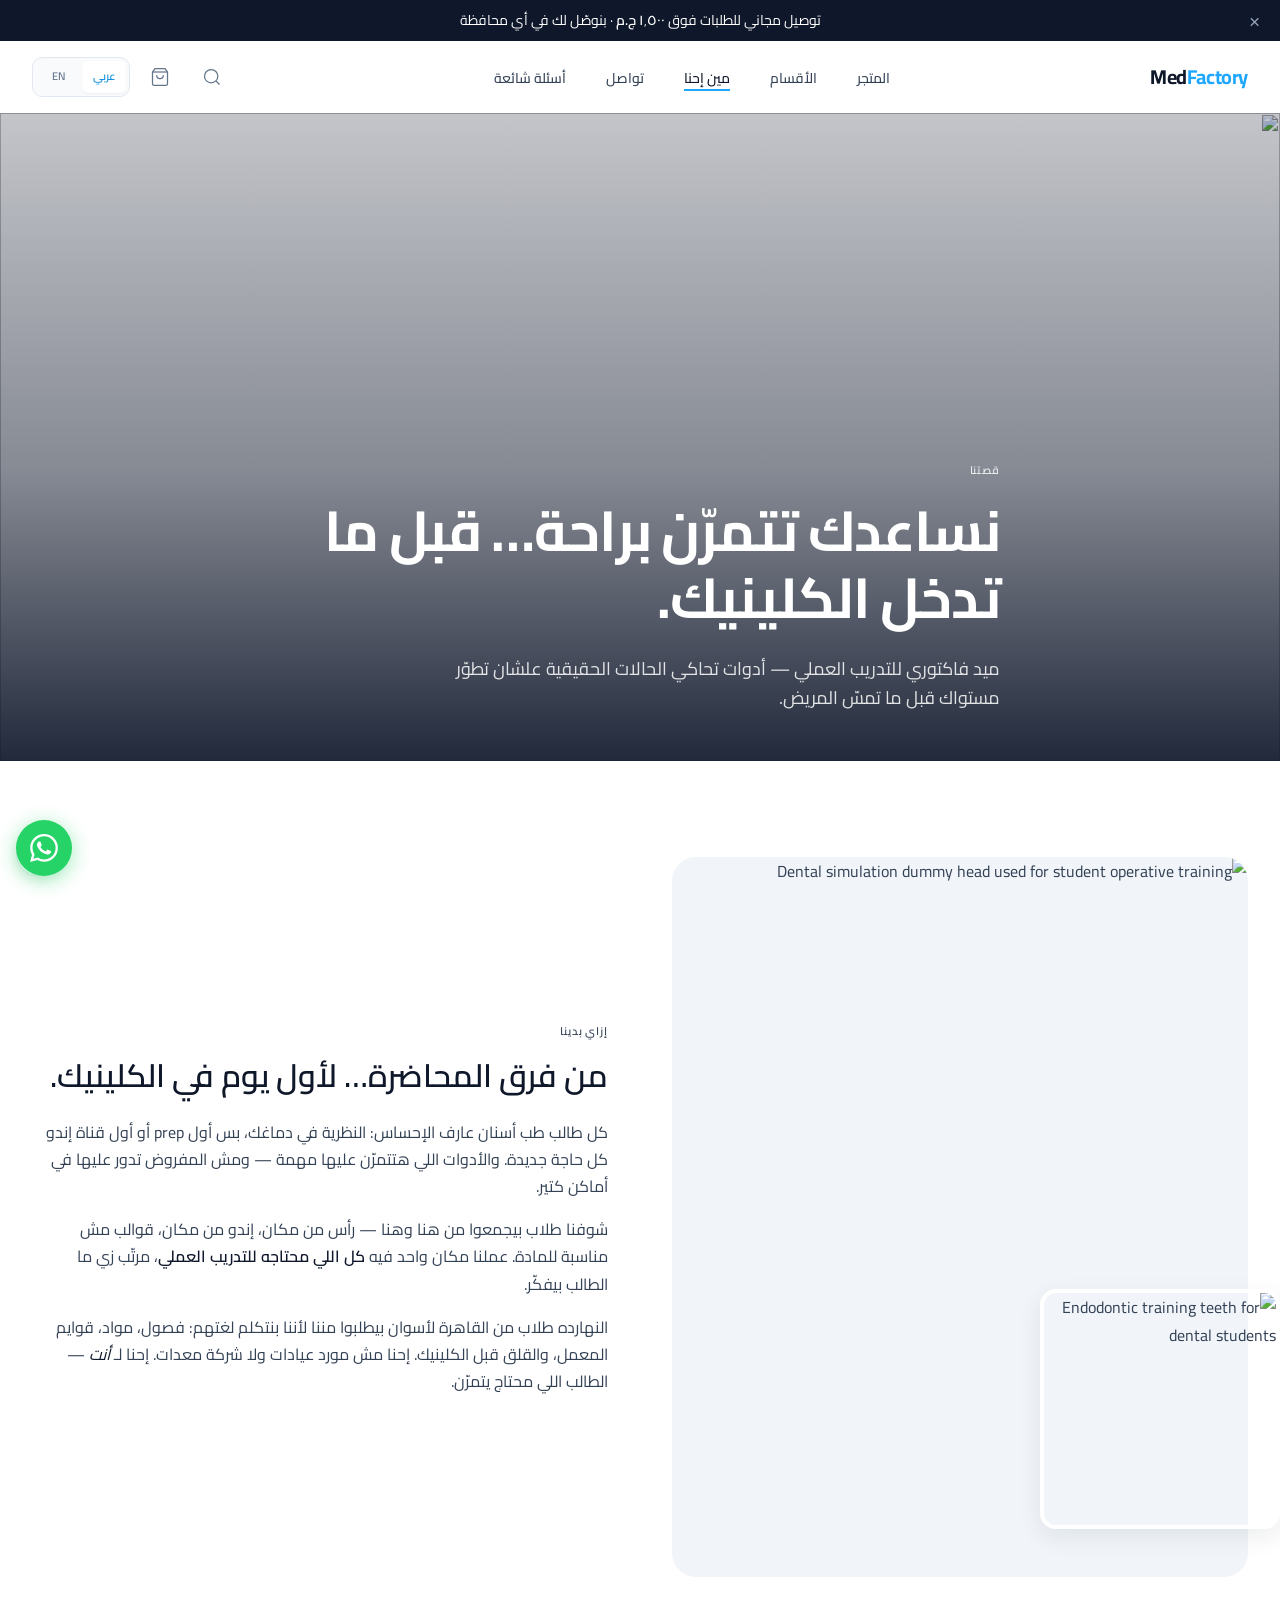
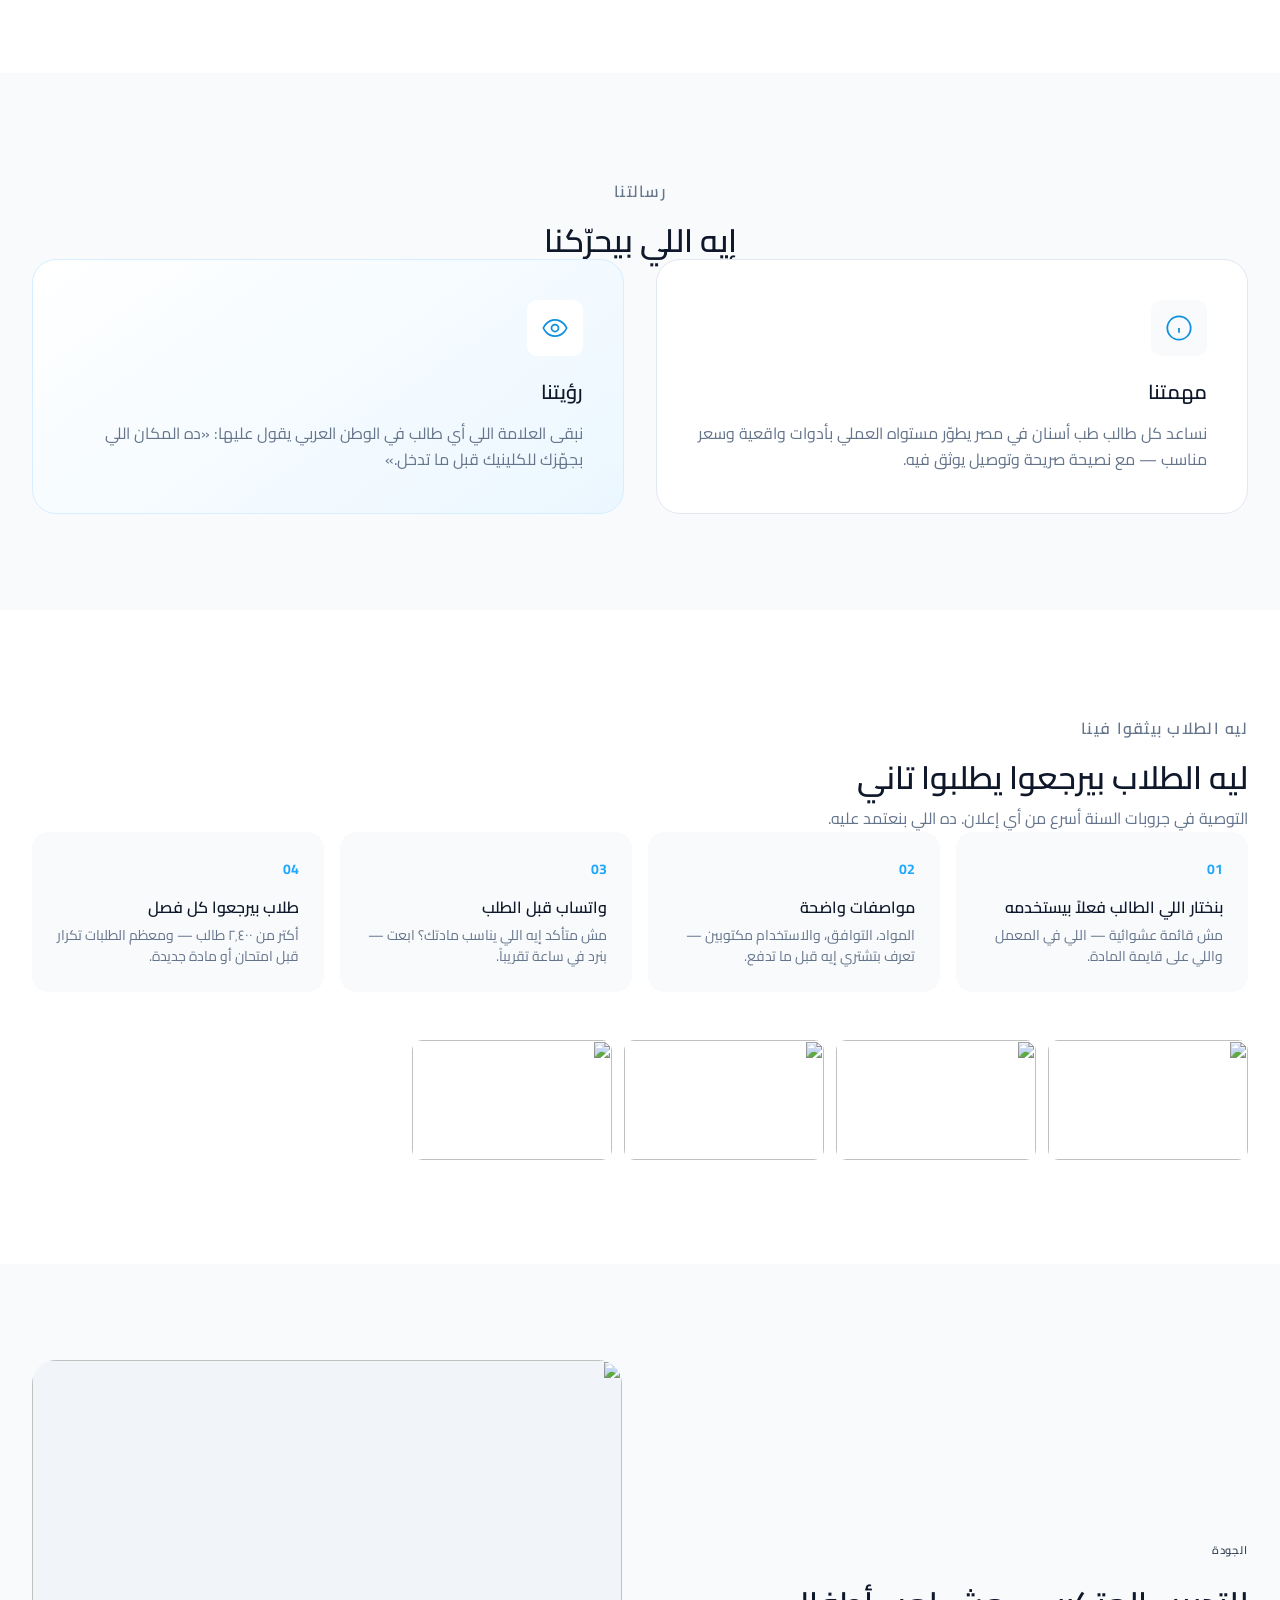
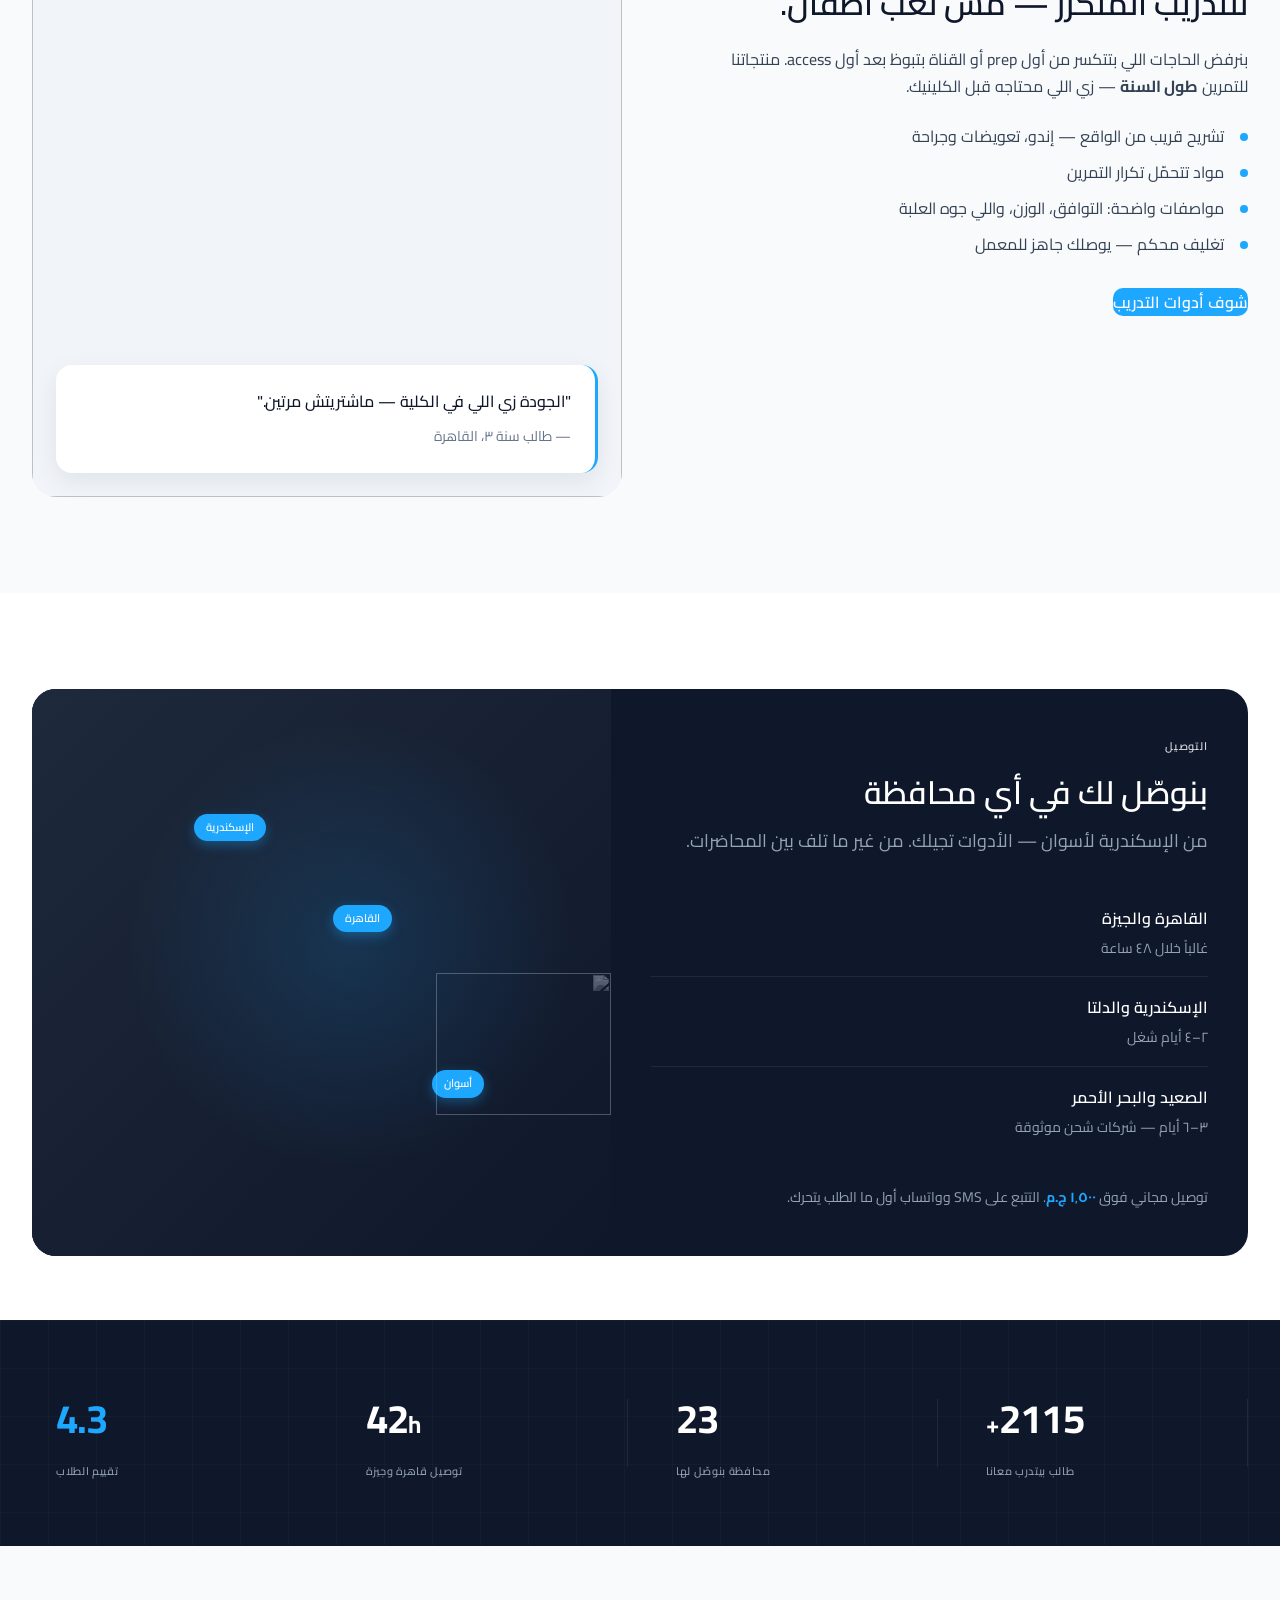
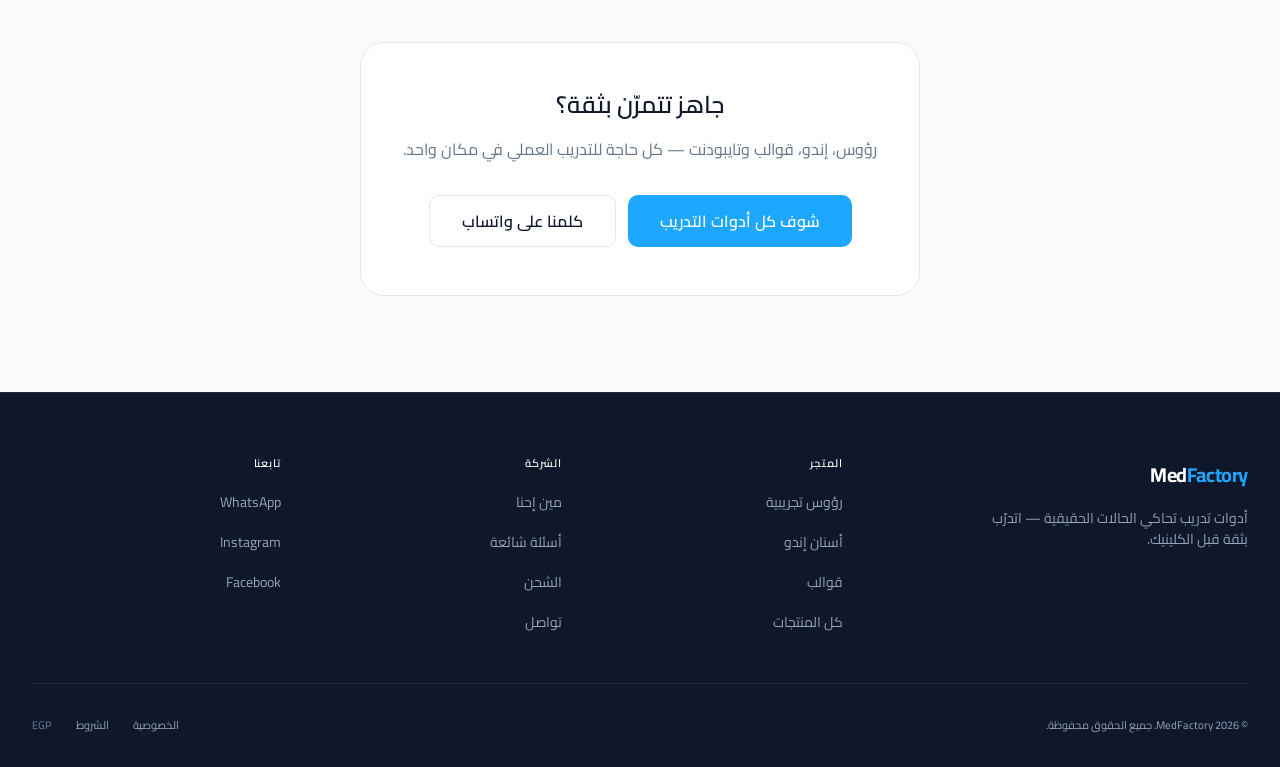
==== commit d67c1fa3: "Add files via upload" ====
--- a/about.html
+++ b/about.html
@@ -16,6 +16,7 @@
   <link rel="preconnect" href="https://fonts.gstatic.com" crossorigin>
   <link href="https://fonts.googleapis.com/css2?family=Inter:wght@400;500;600;700&family=Cairo:wght@400;600;700&display=swap" rel="stylesheet">
   <link rel="stylesheet" href="style.css">
+  <script src="base-path.js"></script>
 </head>
 <body class="header-solid page-about" data-i18n-title="meta.title.about" data-i18n-desc="meta.desc.about">
   <a href="#main" class="skip-link" data-i18n="skip">Skip to main content</a>
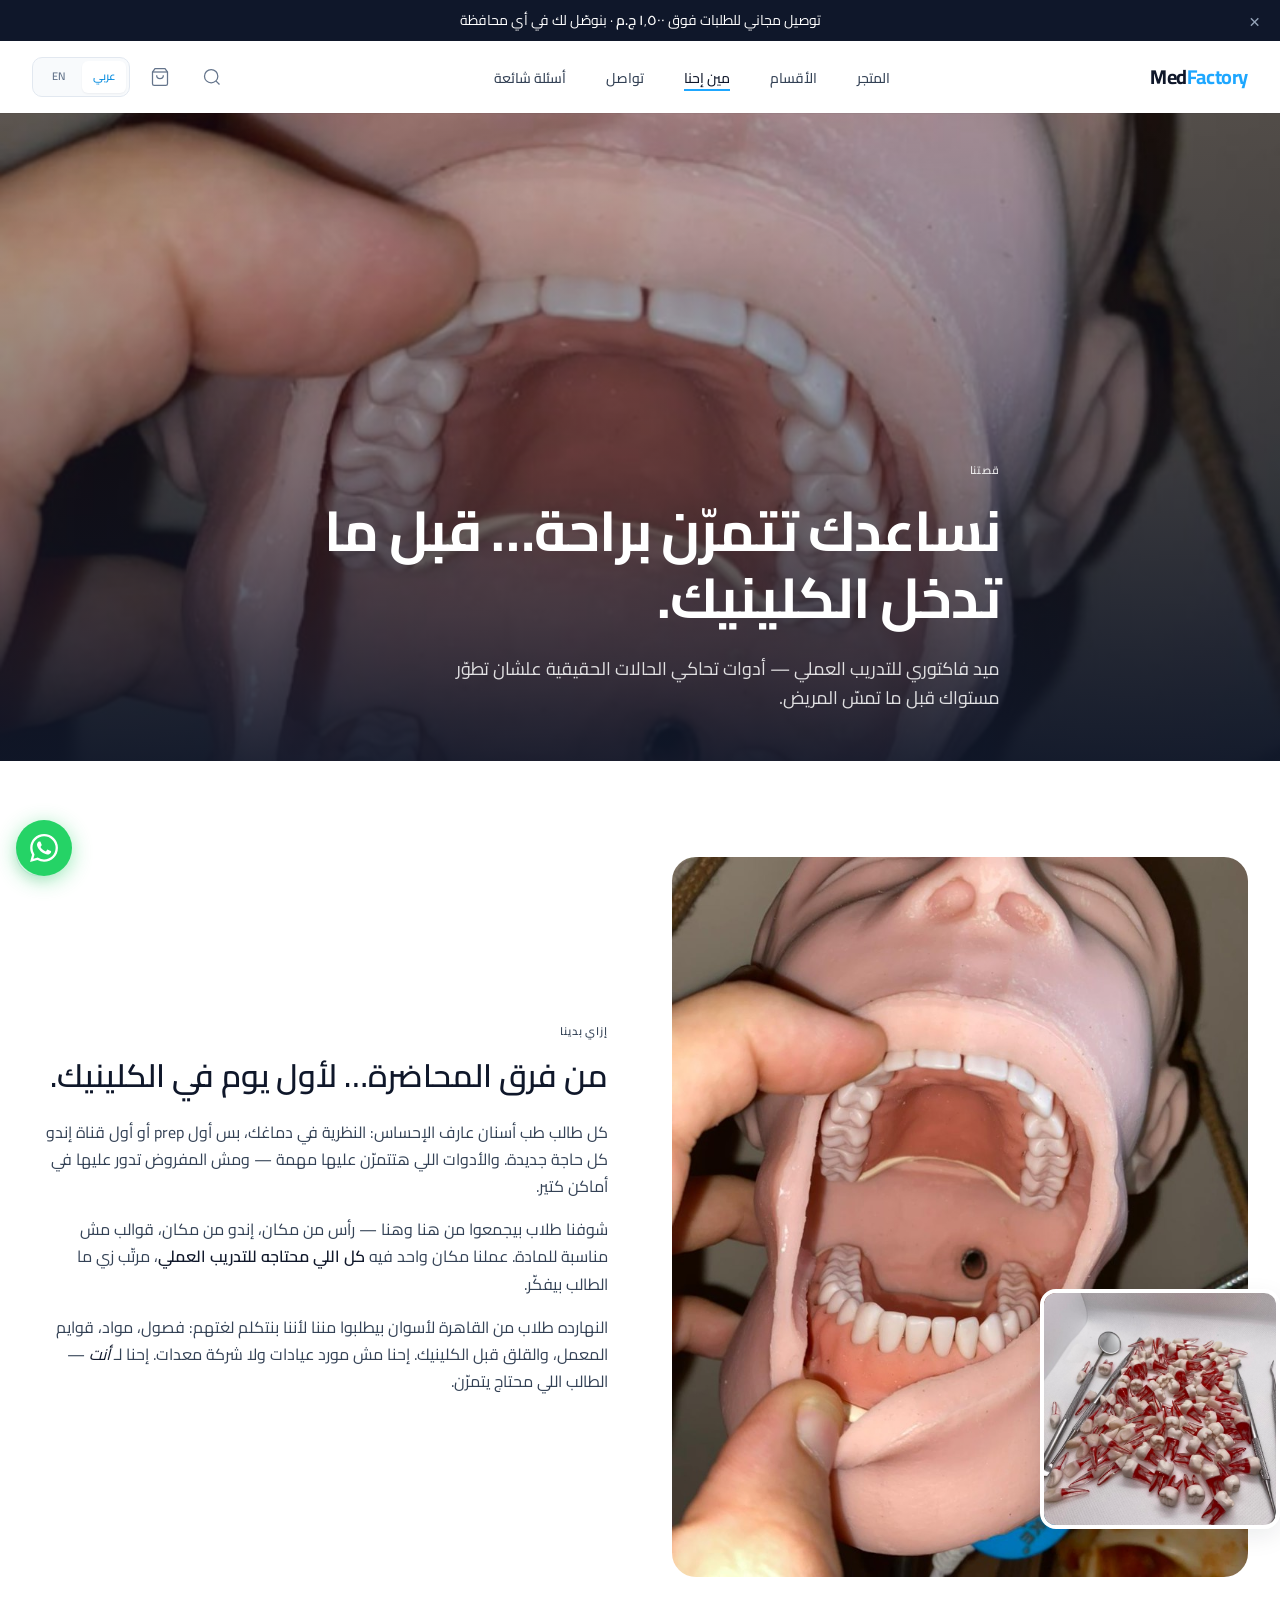
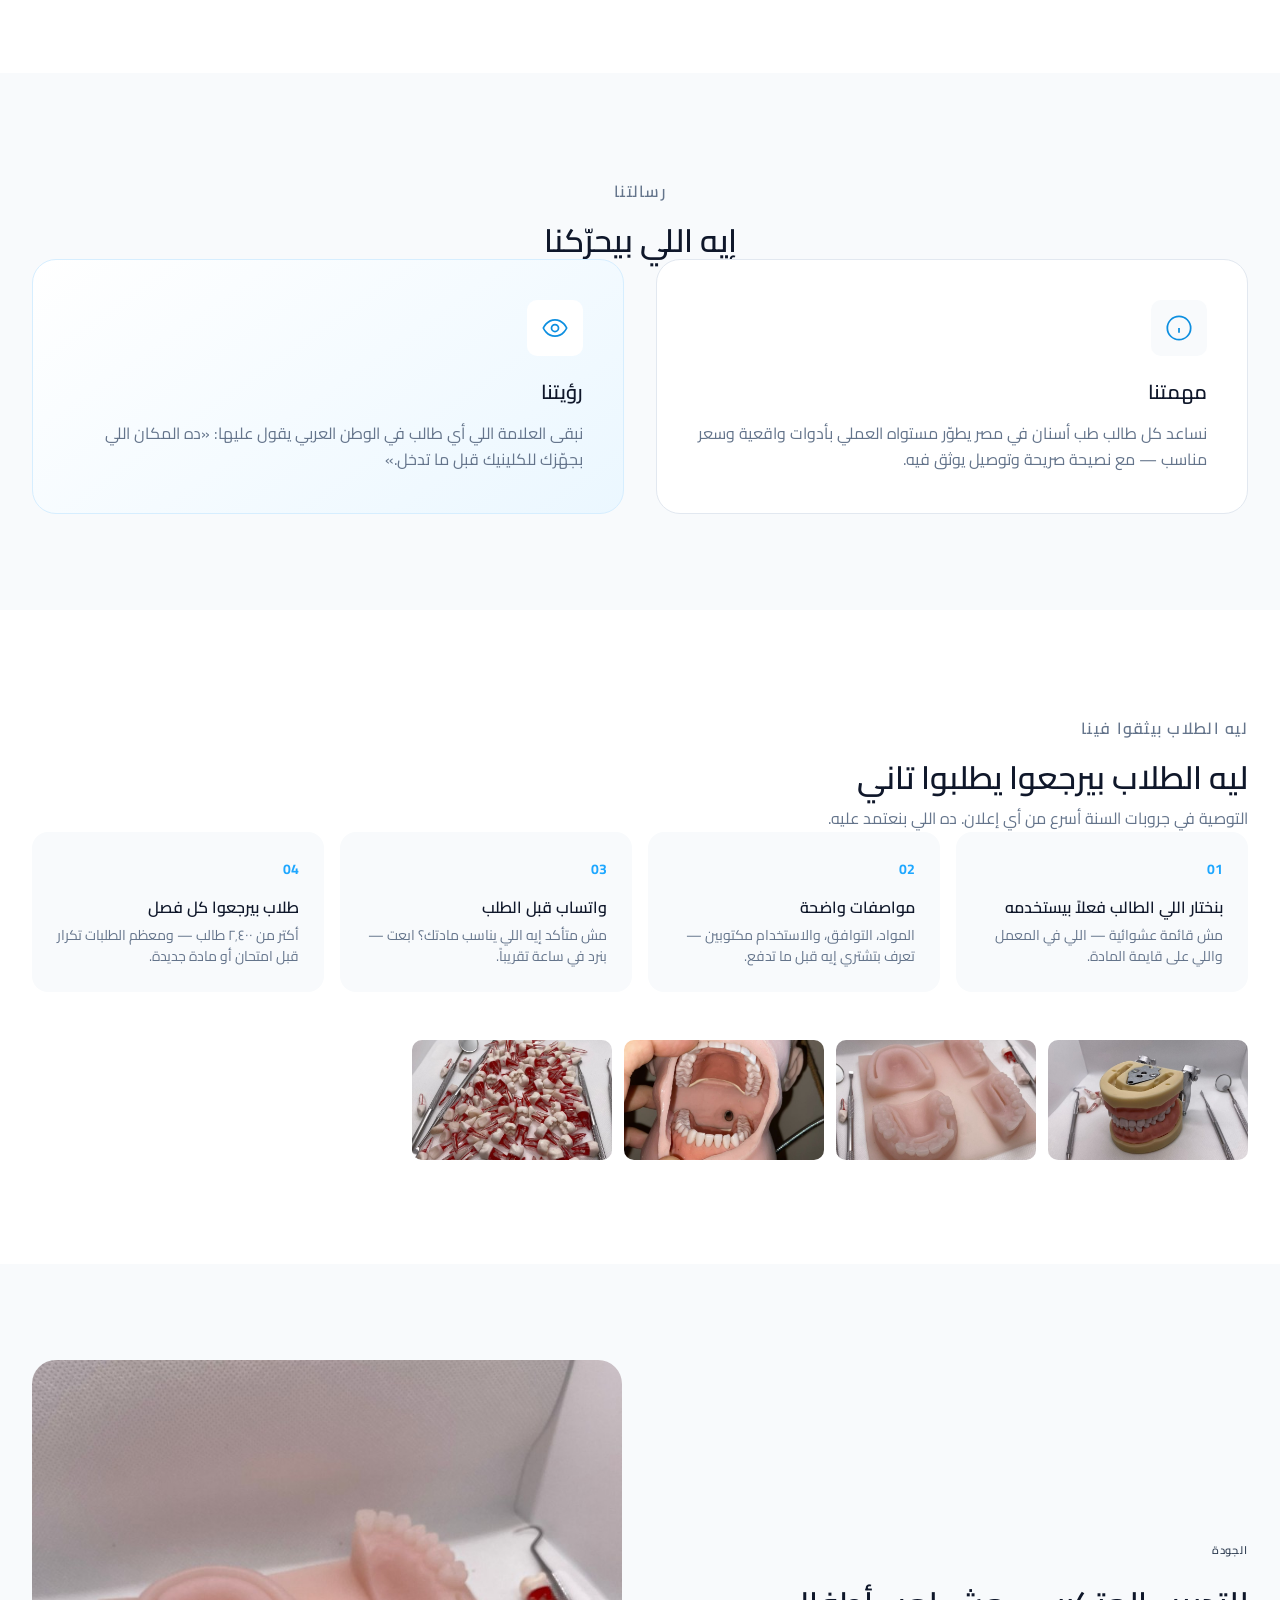
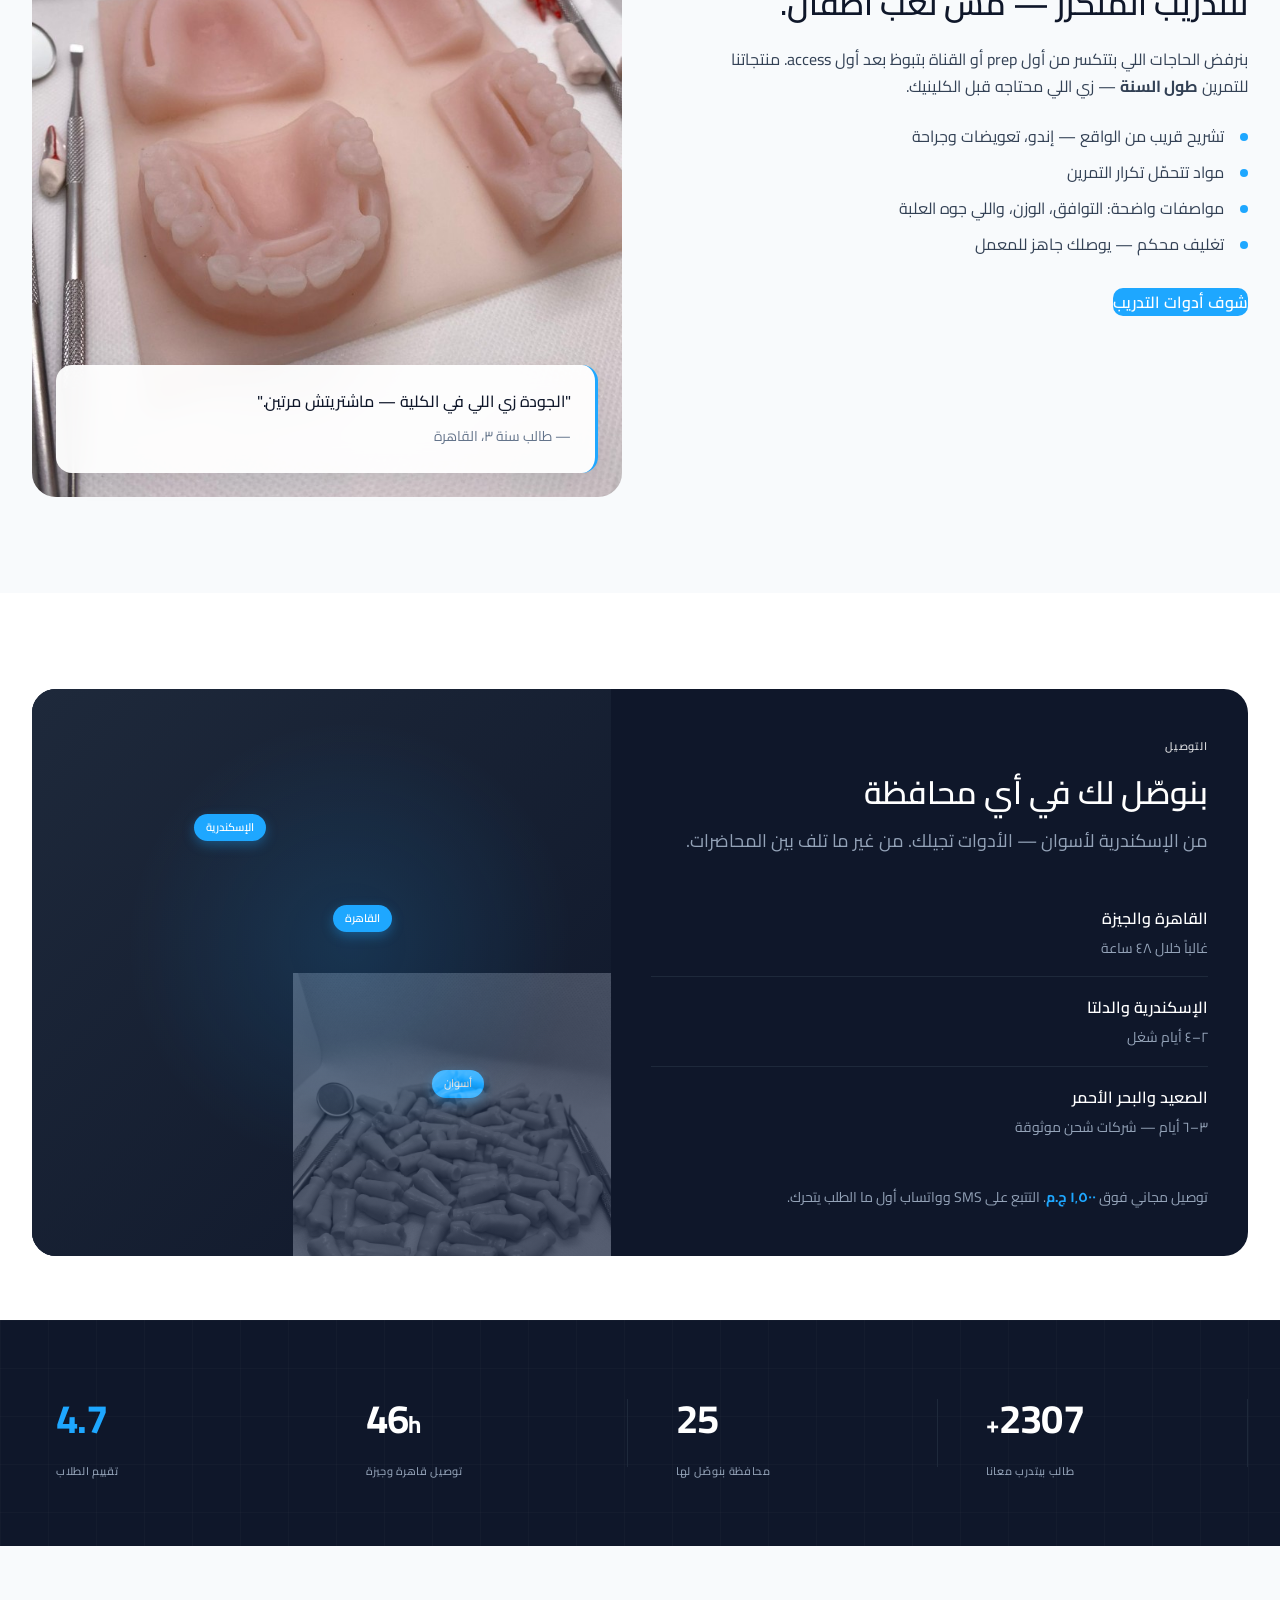
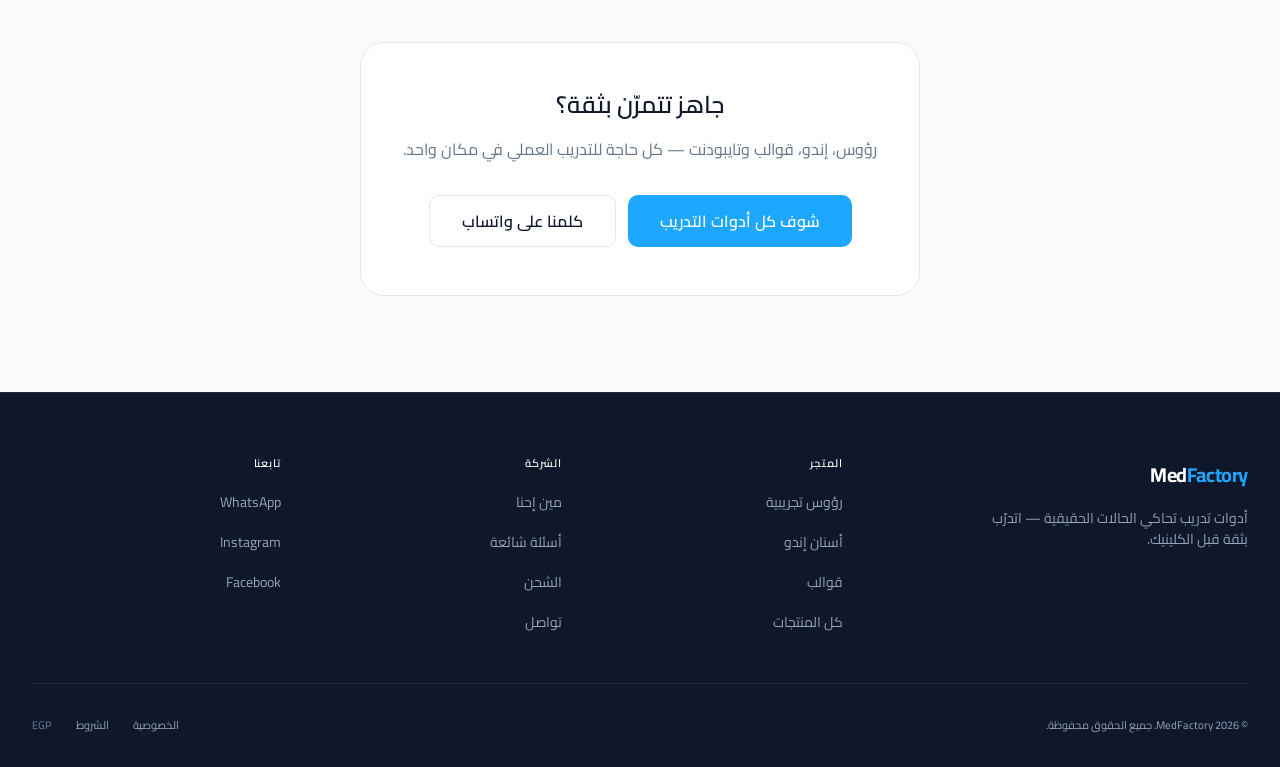
==== commit 6c8f4fc5: "Add files via upload" ====
--- a/about.html
+++ b/about.html
@@ -15,8 +15,8 @@
   <link rel="preconnect" href="https://fonts.googleapis.com">
   <link rel="preconnect" href="https://fonts.gstatic.com" crossorigin>
   <link href="https://fonts.googleapis.com/css2?family=Inter:wght@400;500;600;700&family=Cairo:wght@400;600;700&display=swap" rel="stylesheet">
+  <script src="base-path.js"></script>
   <link rel="stylesheet" href="style.css">
-  <script src="base-path.js"></script>
 </head>
 <body class="header-solid page-about" data-i18n-title="meta.title.about" data-i18n-desc="meta.desc.about">
   <a href="#main" class="skip-link" data-i18n="skip">Skip to main content</a>
